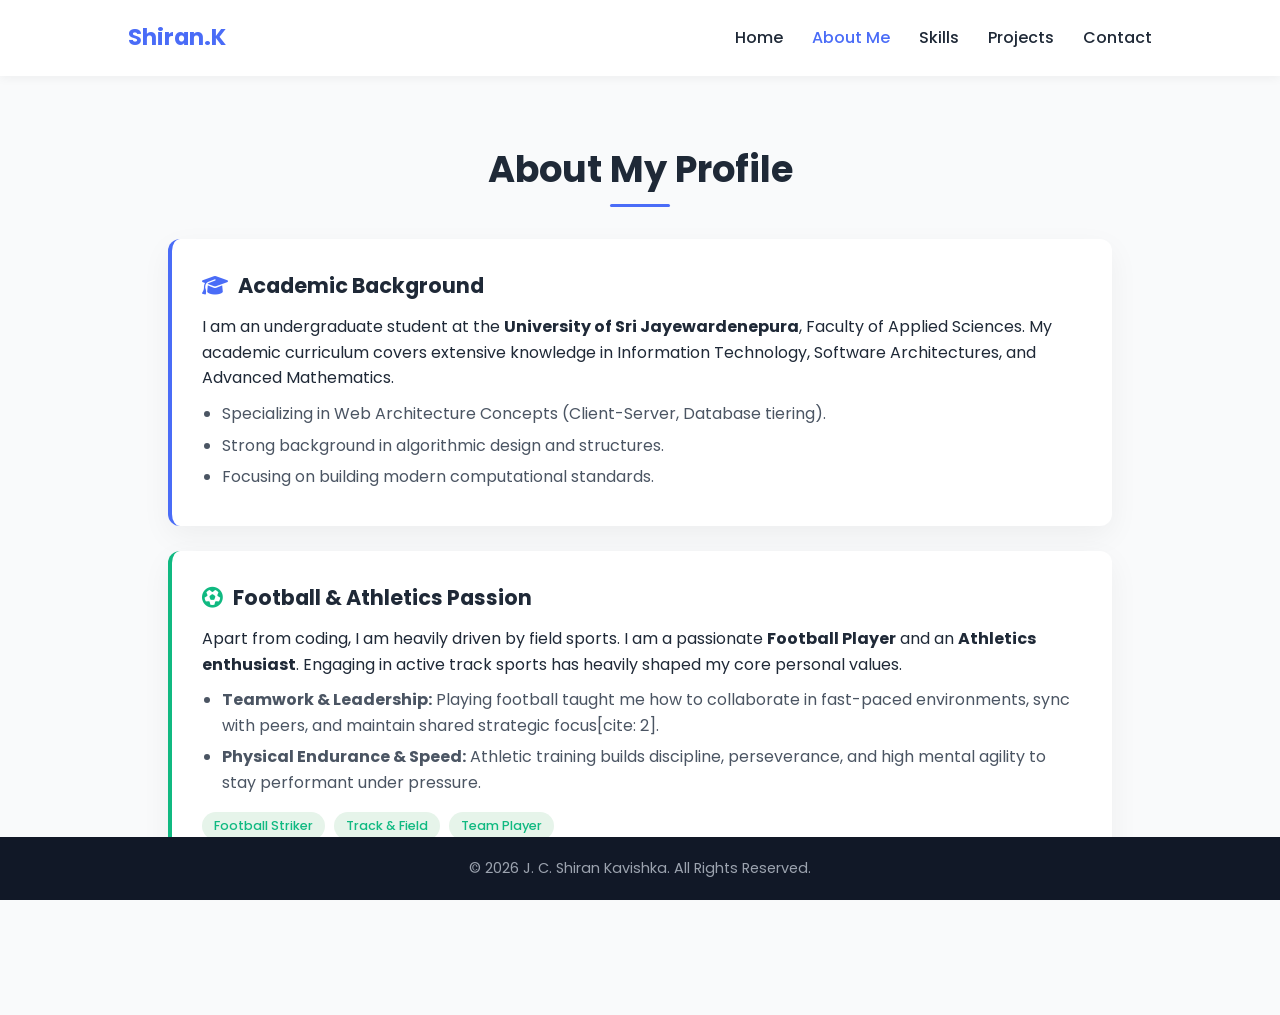
==== about.html @ 47605f3c "feat: enhance sections with detailed university sports and technical profiles" ====
<!DOCTYPE html>
<html lang="en">
<head>
    <meta charset="UTF-8"><title>About Me | Shiran Kavishka</title>
    <link href="https://fonts.googleapis.com/css2?family=Poppins:wght@300;400;500;600;700&display=swap" rel="stylesheet">
    <link rel="stylesheet" href="https://cdnjs.cloudflare.com/ajax/libs/font-awesome/6.4.0/css/all.min.css">
    <link rel="stylesheet" href="style.css">
</head>
<body>
    <header>
        <div class="logo">Shiran.K</div>
        <nav>
            <a href="index.html">Home</a>
            <a href="about.html" class="active">About Me</a>
            <a href="skills.html">Skills</a>
            <a href="projects.html">Projects</a>
            <a href="contact.html">Contact</a>
        </nav>
    </header>
    <section>
        <h2 class="section-title">About My Profile</h2>
        
        <div class="card">
            <h3><i class="fas fa-graduation-cap" style="color: var(--primary-color);"></i> Academic Background</h3>
            <p>I am an undergraduate student at the <strong>University of Sri Jayewardenepura</strong>, Faculty of Applied Sciences. My academic curriculum covers extensive knowledge in Information Technology, Software Architectures, and Advanced Mathematics.</p>
            <ul>
                <li>Specializing in Web Architecture Concepts (Client-Server, Database tiering).</li>
                <li>Strong background in algorithmic design and structures.</li>
                <li>Focusing on building modern computational standards.</li>
            </ul>
        </div>

        <div class="card" style="border-left-color: var(--success-color);">
            <h3><i class="fas fa-futbol" style="color: var(--success-color);"></i> Football & Athletics Passion</h3>
            <p>Apart from coding, I am heavily driven by field sports. I am a passionate <strong>Football Player</strong> and an <strong>Athletics enthusiast</strong>. Engaging in active track sports has heavily shaped my core personal values.</p>
            <ul>
                <li><strong>Teamwork & Leadership:</strong> Playing football taught me how to collaborate in fast-paced environments, sync with peers, and maintain shared strategic focus[cite: 2].</li>
                <li><strong>Physical Endurance & Speed:</strong> Athletic training builds discipline, perseverance, and high mental agility to stay performant under pressure.</li>
            </ul>
            <span class="tag" style="background-color: #e6f4ea; color: var(--success-color);">Football Striker</span>
            <span class="tag" style="background-color: #e6f4ea; color: var(--success-color);">Track & Field</span>
            <span class="tag" style="background-color: #e6f4ea; color: var(--success-color);">Team Player</span>
        </div>
    </section>
    <footer><p>&copy; 2026 J. C. Shiran Kavishka. All Rights Reserved.</p></footer>
</body>
</html>
---- style.css ----
* {
    margin: 0;
    padding: 0;
    box-sizing: border-box;
    font-family: 'Poppins', sans-serif;
}
html { scroll-behavior: smooth; }
:root {
    --primary-color: #4a6cf7;
    --success-color: #10b981;
    --text-dark: #1f2937;
    --text-light: #4b5563;
    --bg-light: #f9fafb;
    --white: #ffffff;
    --shadow: 0 10px 30px rgba(0, 0, 0, 0.05);
}
body { background-color: var(--bg-light); color: var(--text-dark); line-height: 1.6; padding-bottom: 60px; }
header {
    position: fixed; top: 0; left: 0; width: 100%;
    background-color: var(--white); box-shadow: 0 2px 10px rgba(0,0,0,0.05);
    z-index: 1000; padding: 20px 10%; display: flex;
    justify-content: space-between; align-items: center;
}
.logo { font-weight: 700; font-size: 1.4rem; color: var(--primary-color); }
nav a { text-decoration: none; color: var(--text-dark); font-weight: 500; margin-left: 25px; transition: color 0.3s; }
nav a:hover, nav a.active { color: var(--primary-color); }

/* Fade-in Transition Animation */
section { 
    padding: 140px 10% 60px 10%; 
    max-width: 1200px; 
    margin: 0 auto;
    animation: fadeInUp 0.8s ease-out forwards;
}
@keyframes fadeInUp {
    from { opacity: 0; transform: translateY(25px); }
    to { opacity: 1; transform: translateY(0); }
}

.section-title { font-size: 2.3rem; text-align: center; margin-bottom: 40px; position: relative; }
.section-title::after { content: ''; position: absolute; bottom: -8px; left: 50%; transform: translateX(-50%); width: 60px; height: 3px; background-color: var(--primary-color); border-radius: 2px; }

/* Home Hero */
#home { display: flex; align-items: center; justify-content: space-between; gap: 40px; }
.hero-left { flex: 1; }
.hero-left h1 { font-size: 3rem; margin-bottom: 10px; line-height: 1.2; }
.hero-left h2 { font-size: 1.4rem; color: var(--primary-color); font-weight: 500; margin-bottom: 15px; }
.hero-left p { color: var(--text-light); margin-bottom: 25px; font-size: 1.1rem; }
.hero-right { flex: 1; display: flex; justify-content: center; }
.blob-img {
    width: 330px; height: 350px; background-image: url('photo.jpg'); background-size: cover; background-position: center;
    border-radius: 30% 70% 70% 30% / 30% 30% 70% 70%; box-shadow: 0 15px 30px rgba(74, 108, 247, 0.2);
    animation: blob-animate 6s ease-in-out infinite alternate;
}
@keyframes blob-animate {
    0% { border-radius: 30% 70% 70% 30% / 30% 30% 70% 70%; }
    50% { border-radius: 50% 50% 30% 70% / 50% 60% 40% 50%; }
    100% { border-radius: 60% 40% 60% 40% / 40% 30% 70% 60%; }
}
.btn { display: inline-block; background-color: var(--primary-color); color: var(--white); padding: 12px 28px; border-radius: 30px; text-decoration: none; font-weight: 500; box-shadow: 0 5px 15px rgba(74, 108, 247, 0.3); transition: 0.3s; border: none; cursor: pointer; }
.btn:hover { transform: translateY(-3px); background-color: #3554d1; }

/* Details Cards & Layouts */
.card { background: var(--white); padding: 30px; border-radius: 12px; box-shadow: var(--shadow); margin-bottom: 25px; border-left: 4px solid var(--primary-color); }
.card h3 { font-size: 1.3rem; margin-bottom: 12px; display: flex; align-items: center; gap: 10px; }
.card ul { margin-left: 20px; margin-top: 10px; color: var(--text-light); }
.card ul li { margin-bottom: 6px; }

.skills-grid, .projects-grid { display: grid; grid-template-columns: repeat(auto-fit, minmax(300px, 1fr)); gap: 25px; }
.skill-item { background: var(--white); padding: 30px; border-radius: 12px; box-shadow: var(--shadow); transition: 0.3s; border-top: 3px solid var(--primary-color); }
.skill-item:hover { transform: translateY(-5px); }
.skill-item i { font-size: 2.5rem; color: var(--primary-color); margin-bottom: 15px; }
.skill-item h3 { margin-bottom: 10px; }

.tag { background-color: #eef2ff; color: var(--primary-color); padding: 4px 12px; border-radius: 20px; font-size: 0.8rem; margin-right: 5px; font-weight: 500; display: inline-block; margin-top: 10px; }

/* Contact page */
.contact-container { display: flex; gap: 50px; }
.contact-info { flex: 1; }
.contact-form-wrapper { flex: 1; }
.contact-item { margin-bottom: 20px; font-size: 1.1rem; display: flex; align-items: center; gap: 15px; }
.contact-item i { color: var(--primary-color); font-size: 1.3rem; }
input, textarea { width: 100%; padding: 14px; margin-bottom: 15px; border: 1px solid #e5e7eb; border-radius: 8px; outline: none; font-size: 1rem; }
input:focus, textarea:focus { border-color: var(--primary-color); }

footer { background-color: #111827; color: #9ca3af; text-align: center; padding: 20px; font-size: 0.9rem; position: fixed; bottom: 0; width: 100%; left: 0; z-index: 999; }
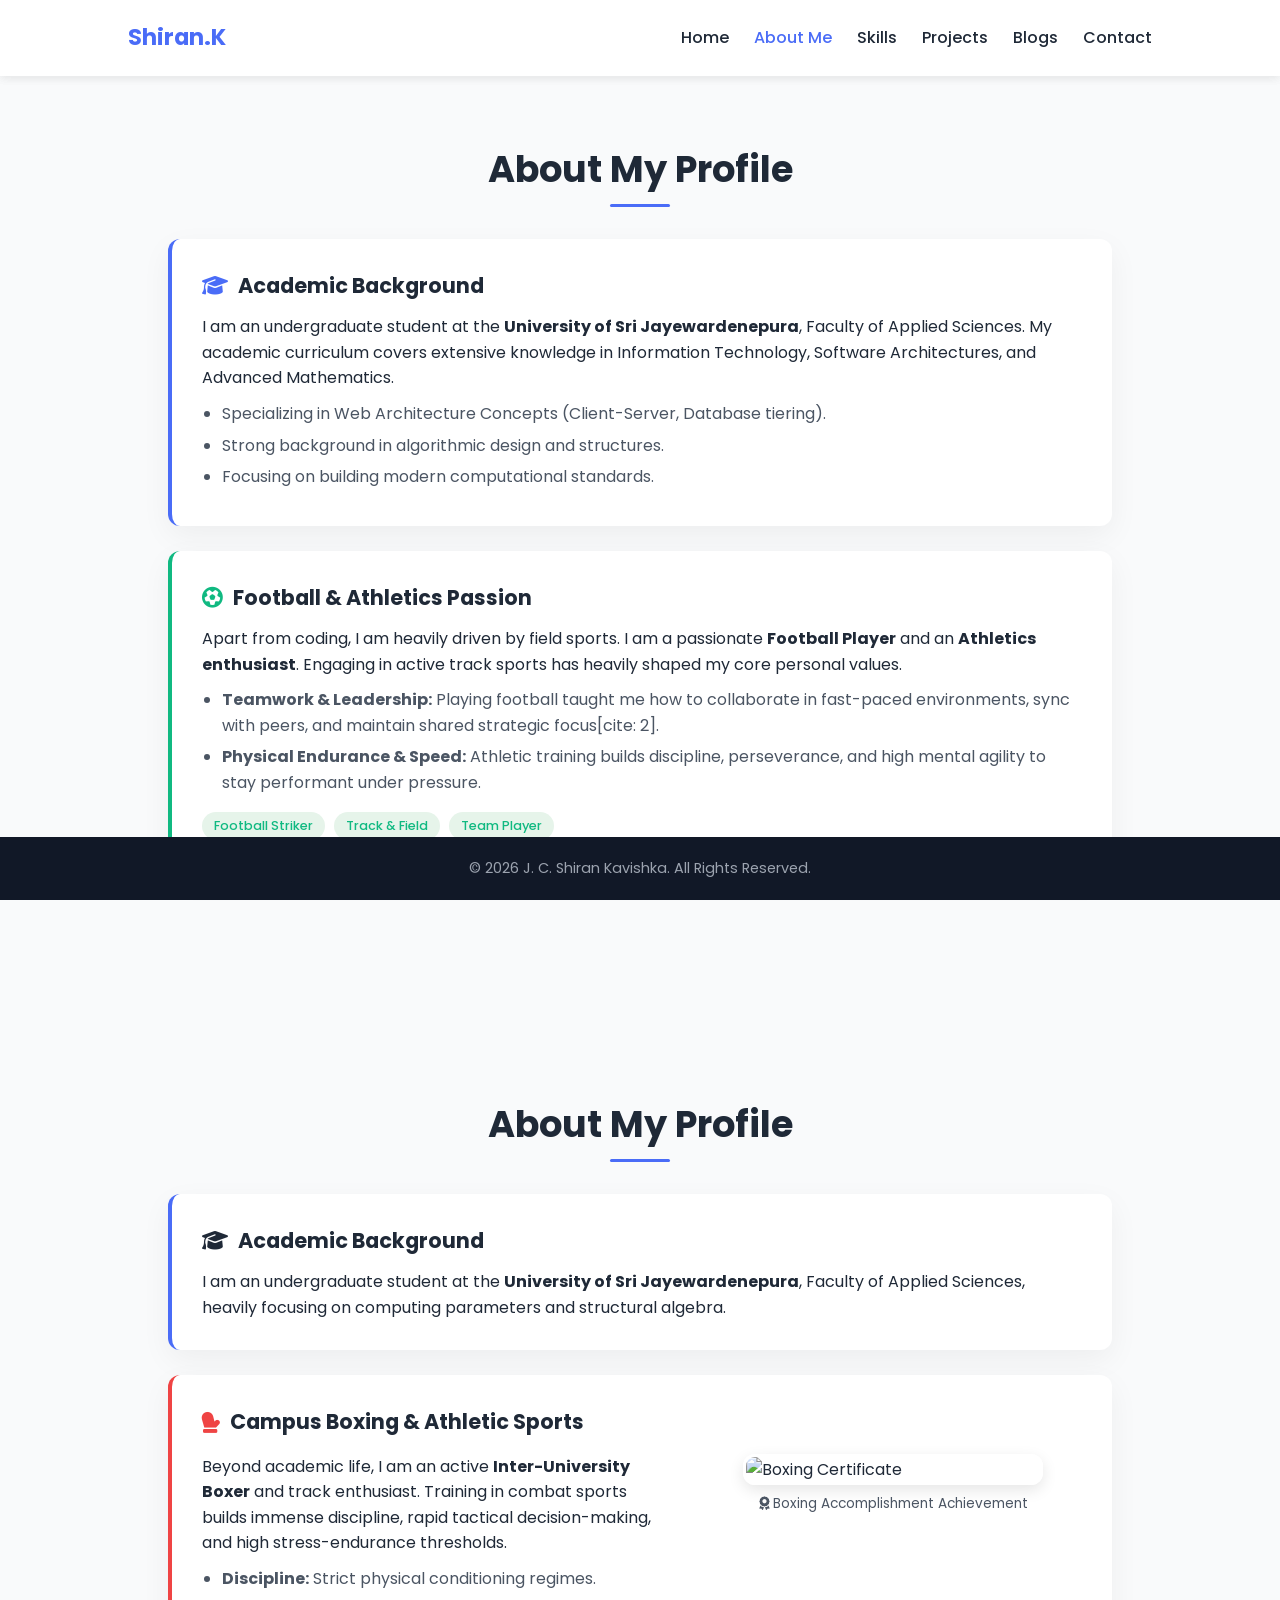
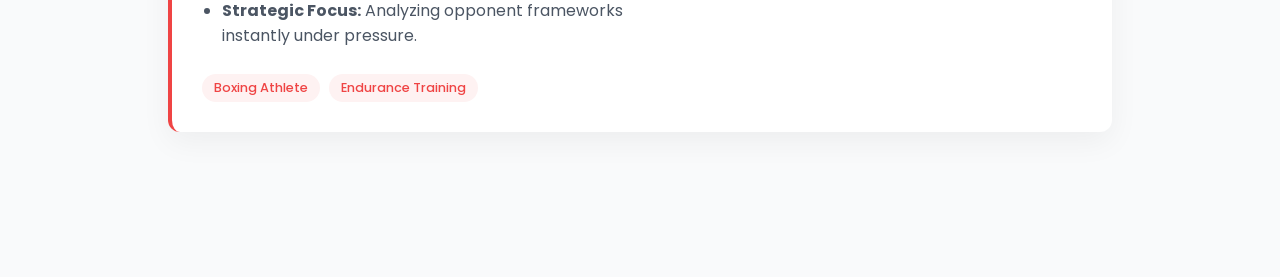
==== commit 58885f7e: "feat: integrate boxing credential architectures, cv download maps and dynamic blogs segment" ====
--- a/about.html
+++ b/about.html
@@ -44,4 +44,51 @@
     </section>
     <footer><p>&copy; 2026 J. C. Shiran Kavishka. All Rights Reserved.</p></footer>
 </body>
+</html>
+<!DOCTYPE html>
+<html lang="en">
+<head>
+    <meta charset="UTF-8"><title>About Me | Shiran Kavishka</title>
+    <link href="https://fonts.googleapis.com/css2?family=Poppins:wght@300;400;500;600;700&display=swap" rel="stylesheet">
+    <link rel="stylesheet" href="https://cdnjs.cloudflare.com/ajax/libs/font-awesome/6.4.0/css/all.min.css">
+    <link rel="stylesheet" href="style.css">
+</head>
+<body>
+    <header>
+        <div class="logo">Shiran.K</div>
+        <nav><a href="index.html">Home</a><a href="about.html" class="active">About Me</a><a href="skills.html">Skills</a><a href="projects.html">Projects</a><a href="blogs.html">Blogs</a><a href="contact.html">Contact</a></nav>
+    </header>
+    <section>
+        <h2 class="section-title">About My <span>Profile</span></h2>
+        
+        <div class="card">
+            <h3><i class="fas fa-graduation-cap" style="color: var(--primary-blue);"></i> Academic Background</h3>
+            <p>I am an undergraduate student at the <strong>University of Sri Jayewardenepura</strong>, Faculty of Applied Sciences, heavily focusing on computing parameters and structural algebra.</p>
+        </div>
+
+        <!-- Boxing & Sports Section with Certificate Grid -->
+        <div class="card" style="border-left-color: #ef4444;">
+            <h3><i class="fas fa-mitten" style="color: #ef4444;"></i> Campus Boxing & Athletic Sports</h3>
+            <div style="display: flex; gap: 30px; flex-wrap: wrap; margin-top: 15px;">
+                <div style="flex: 1; min-width: 280px;">
+                    <p>Beyond academic life, I am an active <strong>Inter-University Boxer</strong> and track enthusiast. Training in combat sports builds immense discipline, rapid tactical decision-making, and high stress-endurance thresholds.</p>
+                    <ul style="margin-top: 10px;">
+                        <li><strong>Discipline:</strong> Strict physical conditioning regimes.</li>
+                        <li><strong>Strategic Focus:</strong> Analyzing opponent frameworks instantly under pressure.</li>
+                    </ul>
+                    <div style="margin-top:15px;">
+                        <span class="tag" style="background-color: #fef2f2; color: #ef4444; border-color: #fee2e2;">Boxing Athlete</span>
+                        <span class="tag" style="background-color: #fef2f2; color: #ef4444; border-color: #fee2e2;">Endurance Training</span>
+                    </div>
+                </div>
+                <!-- Certificate Photo Container -->
+                <div style="flex: 0.8; min-width: 250px; display: flex; flex-direction: column; align-items: center;">
+                    <img src="boxing-cert.jpg" alt="Boxing Certificate" style="width: 100%; max-width: 300px; border-radius: 12px; box-shadow: 0 5px 15px rgba(0,0,0,0.1); border: 3px solid #ffffff;">
+                    <span style="font-size: 0.85rem; color: var(--text-light); margin-top: 8px;"><i class="fas fa-award"></i> Boxing Accomplishment Achievement</span>
+                </div>
+            </div>
+        </div>
+    </section>
+    <footer><p>&copy; 2026 J. C. Shiran Kavishka. All Rights Reserved.</p></footer>
+</body>
 </html>
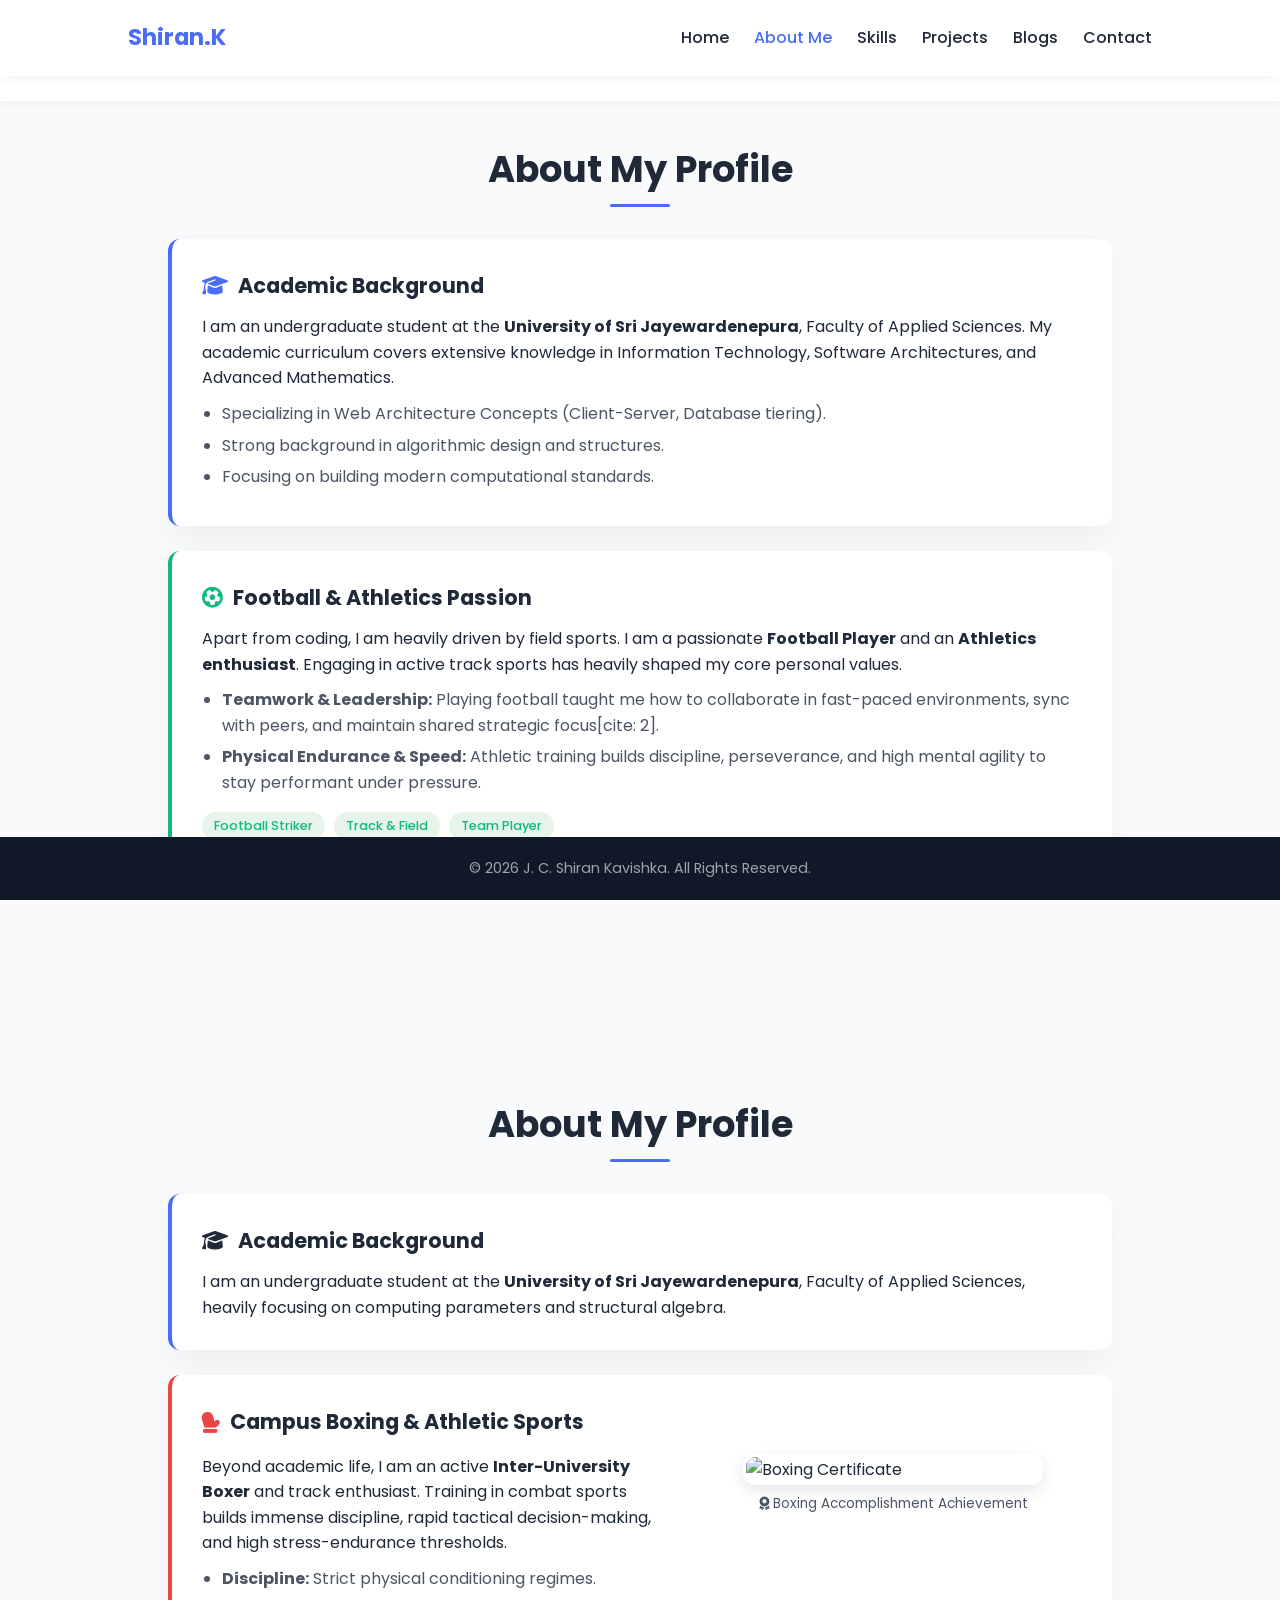
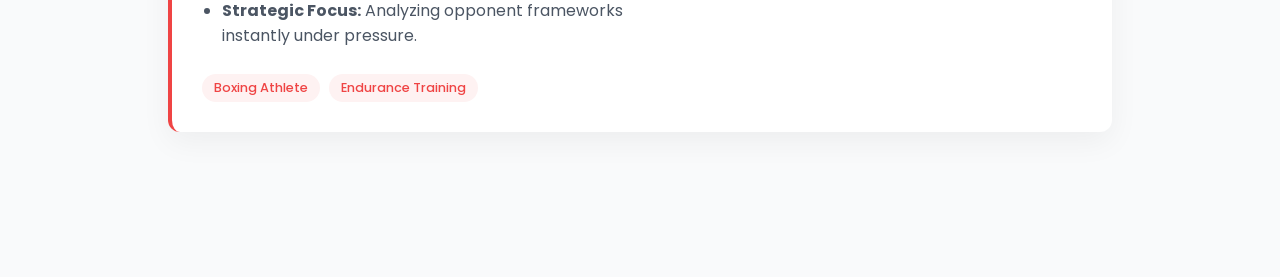
==== commit 364732d4: "feat: add localstorage-backed dark and light mode toggle switch" ====
--- a/about.html
+++ b/about.html
@@ -15,6 +15,9 @@
             <a href="skills.html">Skills</a>
             <a href="projects.html">Projects</a>
             <a href="contact.html">Contact</a>
+            <button id="themeToggle" class="theme-toggle">
+                <i class="fas fa-moon" id="themeIcon"></i>
+            </button>
         </nav>
     </header>
     <section>
--- a/style.css
+++ b/style.css
@@ -83,4 +83,106 @@
 input, textarea { width: 100%; padding: 14px; margin-bottom: 15px; border: 1px solid #e5e7eb; border-radius: 8px; outline: none; font-size: 1rem; }
 input:focus, textarea:focus { border-color: var(--primary-color); }
 
-footer { background-color: #111827; color: #9ca3af; text-align: center; padding: 20px; font-size: 0.9rem; position: fixed; bottom: 0; width: 100%; left: 0; z-index: 999; }+footer { background-color: #111827; color: #9ca3af; text-align: center; padding: 20px; font-size: 0.9rem; position: fixed; bottom: 0; width: 100%; left: 0; z-index: 999; }
+/* --- PREMIUM BLOG CARDS SYSTEM (Ref: image_6693d6.jpg) --- */
+.blog-grid {
+    display: grid;
+    grid-template-columns: repeat(auto-fit, minmax(320px, 1fr));
+    gap: 30px;
+    margin-top: 20px;
+}
+.blog-card {
+    background: var(--card-white);
+    border-radius: 16px;
+    overflow: hidden;
+    box-shadow: var(--shadow);
+    display: flex;
+    flex-direction: column;
+    transition: transform 0.3s ease, box-shadow 0.3s ease;
+    border: 1px solid rgba(37, 99, 235, 0.05);
+}
+.blog-card:hover {
+    transform: translateY(-8px);
+    box-shadow: 0 15px 35px rgba(37, 99, 235, 0.15);
+}
+.blog-img-header {
+    width: 100%;
+    height: 200px;
+    background-size: cover;
+    background-position: center;
+    background-color: #cbd5e1; /* ෆොටෝ එක ලෝඩ් වෙනකන් පේන කලර් එක */
+}
+.blog-content {
+    padding: 25px;
+    display: flex;
+    flex-direction: column;
+    flex-grow: 1;
+}
+.blog-meta {
+    display: flex;
+    gap: 15px;
+    font-size: 0.85rem;
+    color: var(--text-light);
+    margin-bottom: 12px;
+}
+.blog-meta i {
+    color: var(--primary-blue);
+    margin-right: 4px;
+}
+.blog-card-title {
+    font-size: 1.25rem;
+    font-weight: 600;
+    line-height: 1.4;
+    color: var(--text-dark);
+    margin-bottom: 12px;
+}
+.blog-card-text {
+    color: var(--text-light);
+    font-size: 0.92rem;
+    line-height: 1.6;
+    margin-bottom: 20px;
+    flex-grow: 1;
+}
+.blog-read-more {
+    text-decoration: none;
+    color: var(--primary-blue);
+    font-weight: 600;
+    font-size: 0.95rem;
+    display: flex;
+    align-items: center;
+    gap: 8px;
+    transition: gap 0.2s;
+}
+.blog-read-more:hover {
+    gap: 12px;
+    text-decoration: underline;
+}
+/* --- DARK MODE STYLES (Ref: image_6693d6.jpg) --- */
+body.dark-mode {
+    --light-blue-bg: #0f172a; /* Dark Blue/Black Background */
+    --card-white: #1e293b;    /* Dark Card Color */
+    --text-dark: #f8fafc;     /* White Text */
+    --text-light: #94a3b8;    /* Muted Text */
+    --shadow: 0 10px 25px rgba(0, 0, 0, 0.2);
+}
+
+/* Light/Dark Toggle Button Styling */
+.theme-toggle {
+    background: none;
+    border: none;
+    font-size: 1.2rem;
+    cursor: pointer;
+    padding: 8px 12px;
+    border-radius: 50%;
+    color: var(--text-light);
+    transition: 0.3s;
+    display: flex;
+    align-items: center;
+    justify-content: center;
+}
+body.dark-mode .theme-toggle {
+    color: #f59e0b; /* Dark mode එකේදී හඳ/තරු කහ පාට වෙන්න */
+}
+.theme-toggle:hover {
+    background-color: rgba(37, 99, 235, 0.1);
+}
--- a/style.css
+++ b/style.css
@@ -83,4 +83,106 @@
 input, textarea { width: 100%; padding: 14px; margin-bottom: 15px; border: 1px solid #e5e7eb; border-radius: 8px; outline: none; font-size: 1rem; }
 input:focus, textarea:focus { border-color: var(--primary-color); }
 
-footer { background-color: #111827; color: #9ca3af; text-align: center; padding: 20px; font-size: 0.9rem; position: fixed; bottom: 0; width: 100%; left: 0; z-index: 999; }+footer { background-color: #111827; color: #9ca3af; text-align: center; padding: 20px; font-size: 0.9rem; position: fixed; bottom: 0; width: 100%; left: 0; z-index: 999; }
+/* --- PREMIUM BLOG CARDS SYSTEM (Ref: image_6693d6.jpg) --- */
+.blog-grid {
+    display: grid;
+    grid-template-columns: repeat(auto-fit, minmax(320px, 1fr));
+    gap: 30px;
+    margin-top: 20px;
+}
+.blog-card {
+    background: var(--card-white);
+    border-radius: 16px;
+    overflow: hidden;
+    box-shadow: var(--shadow);
+    display: flex;
+    flex-direction: column;
+    transition: transform 0.3s ease, box-shadow 0.3s ease;
+    border: 1px solid rgba(37, 99, 235, 0.05);
+}
+.blog-card:hover {
+    transform: translateY(-8px);
+    box-shadow: 0 15px 35px rgba(37, 99, 235, 0.15);
+}
+.blog-img-header {
+    width: 100%;
+    height: 200px;
+    background-size: cover;
+    background-position: center;
+    background-color: #cbd5e1; /* ෆොටෝ එක ලෝඩ් වෙනකන් පේන කලර් එක */
+}
+.blog-content {
+    padding: 25px;
+    display: flex;
+    flex-direction: column;
+    flex-grow: 1;
+}
+.blog-meta {
+    display: flex;
+    gap: 15px;
+    font-size: 0.85rem;
+    color: var(--text-light);
+    margin-bottom: 12px;
+}
+.blog-meta i {
+    color: var(--primary-blue);
+    margin-right: 4px;
+}
+.blog-card-title {
+    font-size: 1.25rem;
+    font-weight: 600;
+    line-height: 1.4;
+    color: var(--text-dark);
+    margin-bottom: 12px;
+}
+.blog-card-text {
+    color: var(--text-light);
+    font-size: 0.92rem;
+    line-height: 1.6;
+    margin-bottom: 20px;
+    flex-grow: 1;
+}
+.blog-read-more {
+    text-decoration: none;
+    color: var(--primary-blue);
+    font-weight: 600;
+    font-size: 0.95rem;
+    display: flex;
+    align-items: center;
+    gap: 8px;
+    transition: gap 0.2s;
+}
+.blog-read-more:hover {
+    gap: 12px;
+    text-decoration: underline;
+}
+/* --- DARK MODE STYLES (Ref: image_6693d6.jpg) --- */
+body.dark-mode {
+    --light-blue-bg: #0f172a; /* Dark Blue/Black Background */
+    --card-white: #1e293b;    /* Dark Card Color */
+    --text-dark: #f8fafc;     /* White Text */
+    --text-light: #94a3b8;    /* Muted Text */
+    --shadow: 0 10px 25px rgba(0, 0, 0, 0.2);
+}
+
+/* Light/Dark Toggle Button Styling */
+.theme-toggle {
+    background: none;
+    border: none;
+    font-size: 1.2rem;
+    cursor: pointer;
+    padding: 8px 12px;
+    border-radius: 50%;
+    color: var(--text-light);
+    transition: 0.3s;
+    display: flex;
+    align-items: center;
+    justify-content: center;
+}
+body.dark-mode .theme-toggle {
+    color: #f59e0b; /* Dark mode එකේදී හඳ/තරු කහ පාට වෙන්න */
+}
+.theme-toggle:hover {
+    background-color: rgba(37, 99, 235, 0.1);
+}
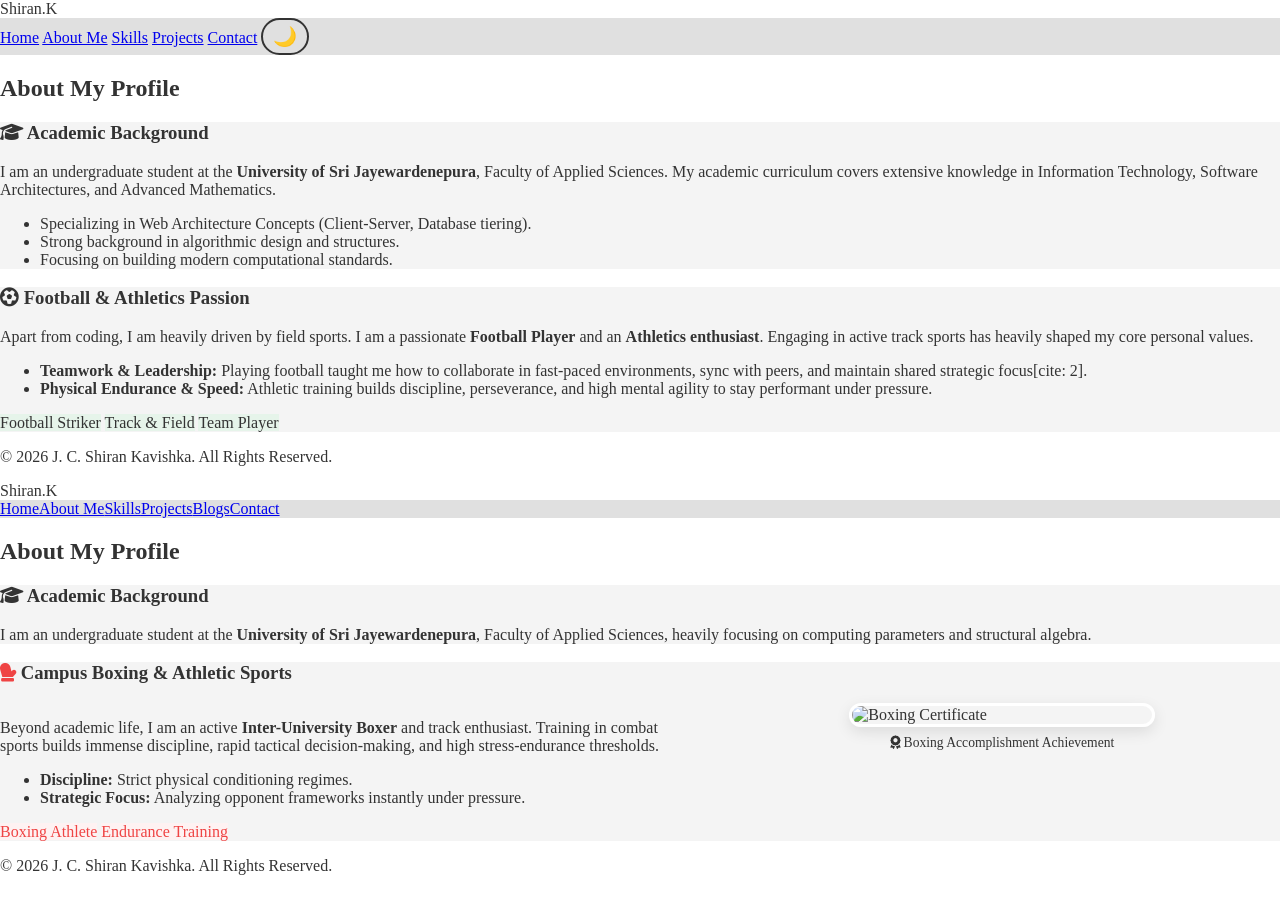
==== commit 576ce0cc: "feat: design beautiful blog cards and add campus boxing content" ====
--- a/about.html
+++ b/about.html
@@ -15,9 +15,7 @@
             <a href="skills.html">Skills</a>
             <a href="projects.html">Projects</a>
             <a href="contact.html">Contact</a>
-            <button id="themeToggle" class="theme-toggle">
-                <i class="fas fa-moon" id="themeIcon"></i>
-            </button>
+            <button id="theme-toggle" aria-label="Toggle Theme">🌙</button>
         </nav>
     </header>
     <section>
--- a/style.css
+++ b/style.css
@@ -1,188 +1,46 @@
-* {
+/* 1. සාමාන්‍ය Light Mode එක (Default) */
+:root {
+    --bg-color: #ffffff;
+    --text-color: #333333;
+    --card-bg: #f4f4f4;
+    --nav-bg: #e0e0e0;
+}
+
+/* 2. Dark Mode එක (HTML එකට data-theme="dark" ආවම විතරක් වැඩ කරනවා) */
+[data-theme="dark"] {
+    --bg-color: #121212;
+    --text-color: #ffffff;
+    --card-bg: #1e1e1e;
+    --nav-bg: #2d2d2d;
+}
+
+/* Global Styles - මුළු පිටුවටම පොදුවේ */
+body {
+    background-color: var(--bg-color);
+    color: var(--text-color);
+    transition: background-color 0.3s ease, color 0.3s ease;
     margin: 0;
     padding: 0;
-    box-sizing: border-box;
-    font-family: 'Poppins', sans-serif;
-}
-html { scroll-behavior: smooth; }
-:root {
-    --primary-color: #4a6cf7;
-    --success-color: #10b981;
-    --text-dark: #1f2937;
-    --text-light: #4b5563;
-    --bg-light: #f9fafb;
-    --white: #ffffff;
-    --shadow: 0 10px 30px rgba(0, 0, 0, 0.05);
-}
-body { background-color: var(--bg-light); color: var(--text-dark); line-height: 1.6; padding-bottom: 60px; }
-header {
-    position: fixed; top: 0; left: 0; width: 100%;
-    background-color: var(--white); box-shadow: 0 2px 10px rgba(0,0,0,0.05);
-    z-index: 1000; padding: 20px 10%; display: flex;
-    justify-content: space-between; align-items: center;
-}
-.logo { font-weight: 700; font-size: 1.4rem; color: var(--primary-color); }
-nav a { text-decoration: none; color: var(--text-dark); font-weight: 500; margin-left: 25px; transition: color 0.3s; }
-nav a:hover, nav a.active { color: var(--primary-color); }
-
-/* Fade-in Transition Animation */
-section { 
-    padding: 140px 10% 60px 10%; 
-    max-width: 1200px; 
-    margin: 0 auto;
-    animation: fadeInUp 0.8s ease-out forwards;
-}
-@keyframes fadeInUp {
-    from { opacity: 0; transform: translateY(25px); }
-    to { opacity: 1; transform: translateY(0); }
 }
 
-.section-title { font-size: 2.3rem; text-align: center; margin-bottom: 40px; position: relative; }
-.section-title::after { content: ''; position: absolute; bottom: -8px; left: 50%; transform: translateX(-50%); width: 60px; height: 3px; background-color: var(--primary-color); border-radius: 2px; }
-
-/* Home Hero */
-#home { display: flex; align-items: center; justify-content: space-between; gap: 40px; }
-.hero-left { flex: 1; }
-.hero-left h1 { font-size: 3rem; margin-bottom: 10px; line-height: 1.2; }
-.hero-left h2 { font-size: 1.4rem; color: var(--primary-color); font-weight: 500; margin-bottom: 15px; }
-.hero-left p { color: var(--text-light); margin-bottom: 25px; font-size: 1.1rem; }
-.hero-right { flex: 1; display: flex; justify-content: center; }
-.blob-img {
-    width: 330px; height: 350px; background-image: url('photo.jpg'); background-size: cover; background-position: center;
-    border-radius: 30% 70% 70% 30% / 30% 30% 70% 70%; box-shadow: 0 15px 30px rgba(74, 108, 247, 0.2);
-    animation: blob-animate 6s ease-in-out infinite alternate;
-}
-@keyframes blob-animate {
-    0% { border-radius: 30% 70% 70% 30% / 30% 30% 70% 70%; }
-    50% { border-radius: 50% 50% 30% 70% / 50% 60% 40% 50%; }
-    100% { border-radius: 60% 40% 60% 40% / 40% 30% 70% 60%; }
-}
-.btn { display: inline-block; background-color: var(--primary-color); color: var(--white); padding: 12px 28px; border-radius: 30px; text-decoration: none; font-weight: 500; box-shadow: 0 5px 15px rgba(74, 108, 247, 0.3); transition: 0.3s; border: none; cursor: pointer; }
-.btn:hover { transform: translateY(-3px); background-color: #3554d1; }
-
-/* Details Cards & Layouts */
-.card { background: var(--white); padding: 30px; border-radius: 12px; box-shadow: var(--shadow); margin-bottom: 25px; border-left: 4px solid var(--primary-color); }
-.card h3 { font-size: 1.3rem; margin-bottom: 12px; display: flex; align-items: center; gap: 10px; }
-.card ul { margin-left: 20px; margin-top: 10px; color: var(--text-light); }
-.card ul li { margin-bottom: 6px; }
-
-.skills-grid, .projects-grid { display: grid; grid-template-columns: repeat(auto-fit, minmax(300px, 1fr)); gap: 25px; }
-.skill-item { background: var(--white); padding: 30px; border-radius: 12px; box-shadow: var(--shadow); transition: 0.3s; border-top: 3px solid var(--primary-color); }
-.skill-item:hover { transform: translateY(-5px); }
-.skill-item i { font-size: 2.5rem; color: var(--primary-color); margin-bottom: 15px; }
-.skill-item h3 { margin-bottom: 10px; }
-
-.tag { background-color: #eef2ff; color: var(--primary-color); padding: 4px 12px; border-radius: 20px; font-size: 0.8rem; margin-right: 5px; font-weight: 500; display: inline-block; margin-top: 10px; }
-
-/* Contact page */
-.contact-container { display: flex; gap: 50px; }
-.contact-info { flex: 1; }
-.contact-form-wrapper { flex: 1; }
-.contact-item { margin-bottom: 20px; font-size: 1.1rem; display: flex; align-items: center; gap: 15px; }
-.contact-item i { color: var(--primary-color); font-size: 1.3rem; }
-input, textarea { width: 100%; padding: 14px; margin-bottom: 15px; border: 1px solid #e5e7eb; border-radius: 8px; outline: none; font-size: 1rem; }
-input:focus, textarea:focus { border-color: var(--primary-color); }
-
-footer { background-color: #111827; color: #9ca3af; text-align: center; padding: 20px; font-size: 0.9rem; position: fixed; bottom: 0; width: 100%; left: 0; z-index: 999; }
-/* --- PREMIUM BLOG CARDS SYSTEM (Ref: image_6693d6.jpg) --- */
-.blog-grid {
-    display: grid;
-    grid-template-columns: repeat(auto-fit, minmax(320px, 1fr));
-    gap: 30px;
-    margin-top: 20px;
-}
-.blog-card {
-    background: var(--card-white);
-    border-radius: 16px;
-    overflow: hidden;
-    box-shadow: var(--shadow);
-    display: flex;
-    flex-direction: column;
-    transition: transform 0.3s ease, box-shadow 0.3s ease;
-    border: 1px solid rgba(37, 99, 235, 0.05);
-}
-.blog-card:hover {
-    transform: translateY(-8px);
-    box-shadow: 0 15px 35px rgba(37, 99, 235, 0.15);
-}
-.blog-img-header {
-    width: 100%;
-    height: 200px;
-    background-size: cover;
-    background-position: center;
-    background-color: #cbd5e1; /* ෆොටෝ එක ලෝඩ් වෙනකන් පේන කලර් එක */
-}
-.blog-content {
-    padding: 25px;
-    display: flex;
-    flex-direction: column;
-    flex-grow: 1;
-}
-.blog-meta {
-    display: flex;
-    gap: 15px;
-    font-size: 0.85rem;
-    color: var(--text-light);
-    margin-bottom: 12px;
-}
-.blog-meta i {
-    color: var(--primary-blue);
-    margin-right: 4px;
-}
-.blog-card-title {
-    font-size: 1.25rem;
-    font-weight: 600;
-    line-height: 1.4;
-    color: var(--text-dark);
-    margin-bottom: 12px;
-}
-.blog-card-text {
-    color: var(--text-light);
-    font-size: 0.92rem;
-    line-height: 1.6;
-    margin-bottom: 20px;
-    flex-grow: 1;
-}
-.blog-read-more {
-    text-decoration: none;
-    color: var(--primary-blue);
-    font-weight: 600;
-    font-size: 0.95rem;
-    display: flex;
-    align-items: center;
-    gap: 8px;
-    transition: gap 0.2s;
-}
-.blog-read-more:hover {
-    gap: 12px;
-    text-decoration: underline;
-}
-/* --- DARK MODE STYLES (Ref: image_6693d6.jpg) --- */
-body.dark-mode {
-    --light-blue-bg: #0f172a; /* Dark Blue/Black Background */
-    --card-white: #1e293b;    /* Dark Card Color */
-    --text-dark: #f8fafc;     /* White Text */
-    --text-light: #94a3b8;    /* Muted Text */
-    --shadow: 0 10px 25px rgba(0, 0, 0, 0.2);
+/* ඔයාගේ Navbar එකට මේ variables දෙන්න */
+nav {
+    background-color: var(--nav-bg);
 }
 
-/* Light/Dark Toggle Button Styling */
-.theme-toggle {
-    background: none;
-    border: none;
+/* ඔයාගේ Projects හෝ වෙනත් Cards තියෙනවා නම් ඒවට මේක දෙන්න */
+.card, .project-box {
+    background-color: var(--card-bg);
+    color: var(--text-color);
+}
+
+/* Theme Toggle Button එක ලස්සන කරගන්න */
+#theme-toggle {
+    background: transparent;
+    border: 2px solid var(--text-color);
+    cursor: pointer;
     font-size: 1.2rem;
-    cursor: pointer;
-    padding: 8px 12px;
-    border-radius: 50%;
-    color: var(--text-light);
+    padding: 5px 10px;
+    border-radius: 20px;
     transition: 0.3s;
-    display: flex;
-    align-items: center;
-    justify-content: center;
-}
-body.dark-mode .theme-toggle {
-    color: #f59e0b; /* Dark mode එකේදී හඳ/තරු කහ පාට වෙන්න */
-}
-.theme-toggle:hover {
-    background-color: rgba(37, 99, 235, 0.1);
 }
--- a/style.css
+++ b/style.css
@@ -1,188 +1,46 @@
-* {
+/* 1. සාමාන්‍ය Light Mode එක (Default) */
+:root {
+    --bg-color: #ffffff;
+    --text-color: #333333;
+    --card-bg: #f4f4f4;
+    --nav-bg: #e0e0e0;
+}
+
+/* 2. Dark Mode එක (HTML එකට data-theme="dark" ආවම විතරක් වැඩ කරනවා) */
+[data-theme="dark"] {
+    --bg-color: #121212;
+    --text-color: #ffffff;
+    --card-bg: #1e1e1e;
+    --nav-bg: #2d2d2d;
+}
+
+/* Global Styles - මුළු පිටුවටම පොදුවේ */
+body {
+    background-color: var(--bg-color);
+    color: var(--text-color);
+    transition: background-color 0.3s ease, color 0.3s ease;
     margin: 0;
     padding: 0;
-    box-sizing: border-box;
-    font-family: 'Poppins', sans-serif;
-}
-html { scroll-behavior: smooth; }
-:root {
-    --primary-color: #4a6cf7;
-    --success-color: #10b981;
-    --text-dark: #1f2937;
-    --text-light: #4b5563;
-    --bg-light: #f9fafb;
-    --white: #ffffff;
-    --shadow: 0 10px 30px rgba(0, 0, 0, 0.05);
-}
-body { background-color: var(--bg-light); color: var(--text-dark); line-height: 1.6; padding-bottom: 60px; }
-header {
-    position: fixed; top: 0; left: 0; width: 100%;
-    background-color: var(--white); box-shadow: 0 2px 10px rgba(0,0,0,0.05);
-    z-index: 1000; padding: 20px 10%; display: flex;
-    justify-content: space-between; align-items: center;
-}
-.logo { font-weight: 700; font-size: 1.4rem; color: var(--primary-color); }
-nav a { text-decoration: none; color: var(--text-dark); font-weight: 500; margin-left: 25px; transition: color 0.3s; }
-nav a:hover, nav a.active { color: var(--primary-color); }
-
-/* Fade-in Transition Animation */
-section { 
-    padding: 140px 10% 60px 10%; 
-    max-width: 1200px; 
-    margin: 0 auto;
-    animation: fadeInUp 0.8s ease-out forwards;
-}
-@keyframes fadeInUp {
-    from { opacity: 0; transform: translateY(25px); }
-    to { opacity: 1; transform: translateY(0); }
 }
 
-.section-title { font-size: 2.3rem; text-align: center; margin-bottom: 40px; position: relative; }
-.section-title::after { content: ''; position: absolute; bottom: -8px; left: 50%; transform: translateX(-50%); width: 60px; height: 3px; background-color: var(--primary-color); border-radius: 2px; }
-
-/* Home Hero */
-#home { display: flex; align-items: center; justify-content: space-between; gap: 40px; }
-.hero-left { flex: 1; }
-.hero-left h1 { font-size: 3rem; margin-bottom: 10px; line-height: 1.2; }
-.hero-left h2 { font-size: 1.4rem; color: var(--primary-color); font-weight: 500; margin-bottom: 15px; }
-.hero-left p { color: var(--text-light); margin-bottom: 25px; font-size: 1.1rem; }
-.hero-right { flex: 1; display: flex; justify-content: center; }
-.blob-img {
-    width: 330px; height: 350px; background-image: url('photo.jpg'); background-size: cover; background-position: center;
-    border-radius: 30% 70% 70% 30% / 30% 30% 70% 70%; box-shadow: 0 15px 30px rgba(74, 108, 247, 0.2);
-    animation: blob-animate 6s ease-in-out infinite alternate;
-}
-@keyframes blob-animate {
-    0% { border-radius: 30% 70% 70% 30% / 30% 30% 70% 70%; }
-    50% { border-radius: 50% 50% 30% 70% / 50% 60% 40% 50%; }
-    100% { border-radius: 60% 40% 60% 40% / 40% 30% 70% 60%; }
-}
-.btn { display: inline-block; background-color: var(--primary-color); color: var(--white); padding: 12px 28px; border-radius: 30px; text-decoration: none; font-weight: 500; box-shadow: 0 5px 15px rgba(74, 108, 247, 0.3); transition: 0.3s; border: none; cursor: pointer; }
-.btn:hover { transform: translateY(-3px); background-color: #3554d1; }
-
-/* Details Cards & Layouts */
-.card { background: var(--white); padding: 30px; border-radius: 12px; box-shadow: var(--shadow); margin-bottom: 25px; border-left: 4px solid var(--primary-color); }
-.card h3 { font-size: 1.3rem; margin-bottom: 12px; display: flex; align-items: center; gap: 10px; }
-.card ul { margin-left: 20px; margin-top: 10px; color: var(--text-light); }
-.card ul li { margin-bottom: 6px; }
-
-.skills-grid, .projects-grid { display: grid; grid-template-columns: repeat(auto-fit, minmax(300px, 1fr)); gap: 25px; }
-.skill-item { background: var(--white); padding: 30px; border-radius: 12px; box-shadow: var(--shadow); transition: 0.3s; border-top: 3px solid var(--primary-color); }
-.skill-item:hover { transform: translateY(-5px); }
-.skill-item i { font-size: 2.5rem; color: var(--primary-color); margin-bottom: 15px; }
-.skill-item h3 { margin-bottom: 10px; }
-
-.tag { background-color: #eef2ff; color: var(--primary-color); padding: 4px 12px; border-radius: 20px; font-size: 0.8rem; margin-right: 5px; font-weight: 500; display: inline-block; margin-top: 10px; }
-
-/* Contact page */
-.contact-container { display: flex; gap: 50px; }
-.contact-info { flex: 1; }
-.contact-form-wrapper { flex: 1; }
-.contact-item { margin-bottom: 20px; font-size: 1.1rem; display: flex; align-items: center; gap: 15px; }
-.contact-item i { color: var(--primary-color); font-size: 1.3rem; }
-input, textarea { width: 100%; padding: 14px; margin-bottom: 15px; border: 1px solid #e5e7eb; border-radius: 8px; outline: none; font-size: 1rem; }
-input:focus, textarea:focus { border-color: var(--primary-color); }
-
-footer { background-color: #111827; color: #9ca3af; text-align: center; padding: 20px; font-size: 0.9rem; position: fixed; bottom: 0; width: 100%; left: 0; z-index: 999; }
-/* --- PREMIUM BLOG CARDS SYSTEM (Ref: image_6693d6.jpg) --- */
-.blog-grid {
-    display: grid;
-    grid-template-columns: repeat(auto-fit, minmax(320px, 1fr));
-    gap: 30px;
-    margin-top: 20px;
-}
-.blog-card {
-    background: var(--card-white);
-    border-radius: 16px;
-    overflow: hidden;
-    box-shadow: var(--shadow);
-    display: flex;
-    flex-direction: column;
-    transition: transform 0.3s ease, box-shadow 0.3s ease;
-    border: 1px solid rgba(37, 99, 235, 0.05);
-}
-.blog-card:hover {
-    transform: translateY(-8px);
-    box-shadow: 0 15px 35px rgba(37, 99, 235, 0.15);
-}
-.blog-img-header {
-    width: 100%;
-    height: 200px;
-    background-size: cover;
-    background-position: center;
-    background-color: #cbd5e1; /* ෆොටෝ එක ලෝඩ් වෙනකන් පේන කලර් එක */
-}
-.blog-content {
-    padding: 25px;
-    display: flex;
-    flex-direction: column;
-    flex-grow: 1;
-}
-.blog-meta {
-    display: flex;
-    gap: 15px;
-    font-size: 0.85rem;
-    color: var(--text-light);
-    margin-bottom: 12px;
-}
-.blog-meta i {
-    color: var(--primary-blue);
-    margin-right: 4px;
-}
-.blog-card-title {
-    font-size: 1.25rem;
-    font-weight: 600;
-    line-height: 1.4;
-    color: var(--text-dark);
-    margin-bottom: 12px;
-}
-.blog-card-text {
-    color: var(--text-light);
-    font-size: 0.92rem;
-    line-height: 1.6;
-    margin-bottom: 20px;
-    flex-grow: 1;
-}
-.blog-read-more {
-    text-decoration: none;
-    color: var(--primary-blue);
-    font-weight: 600;
-    font-size: 0.95rem;
-    display: flex;
-    align-items: center;
-    gap: 8px;
-    transition: gap 0.2s;
-}
-.blog-read-more:hover {
-    gap: 12px;
-    text-decoration: underline;
-}
-/* --- DARK MODE STYLES (Ref: image_6693d6.jpg) --- */
-body.dark-mode {
-    --light-blue-bg: #0f172a; /* Dark Blue/Black Background */
-    --card-white: #1e293b;    /* Dark Card Color */
-    --text-dark: #f8fafc;     /* White Text */
-    --text-light: #94a3b8;    /* Muted Text */
-    --shadow: 0 10px 25px rgba(0, 0, 0, 0.2);
+/* ඔයාගේ Navbar එකට මේ variables දෙන්න */
+nav {
+    background-color: var(--nav-bg);
 }
 
-/* Light/Dark Toggle Button Styling */
-.theme-toggle {
-    background: none;
-    border: none;
+/* ඔයාගේ Projects හෝ වෙනත් Cards තියෙනවා නම් ඒවට මේක දෙන්න */
+.card, .project-box {
+    background-color: var(--card-bg);
+    color: var(--text-color);
+}
+
+/* Theme Toggle Button එක ලස්සන කරගන්න */
+#theme-toggle {
+    background: transparent;
+    border: 2px solid var(--text-color);
+    cursor: pointer;
     font-size: 1.2rem;
-    cursor: pointer;
-    padding: 8px 12px;
-    border-radius: 50%;
-    color: var(--text-light);
+    padding: 5px 10px;
+    border-radius: 20px;
     transition: 0.3s;
-    display: flex;
-    align-items: center;
-    justify-content: center;
-}
-body.dark-mode .theme-toggle {
-    color: #f59e0b; /* Dark mode එකේදී හඳ/තරු කහ පාට වෙන්න */
-}
-.theme-toggle:hover {
-    background-color: rgba(37, 99, 235, 0.1);
 }
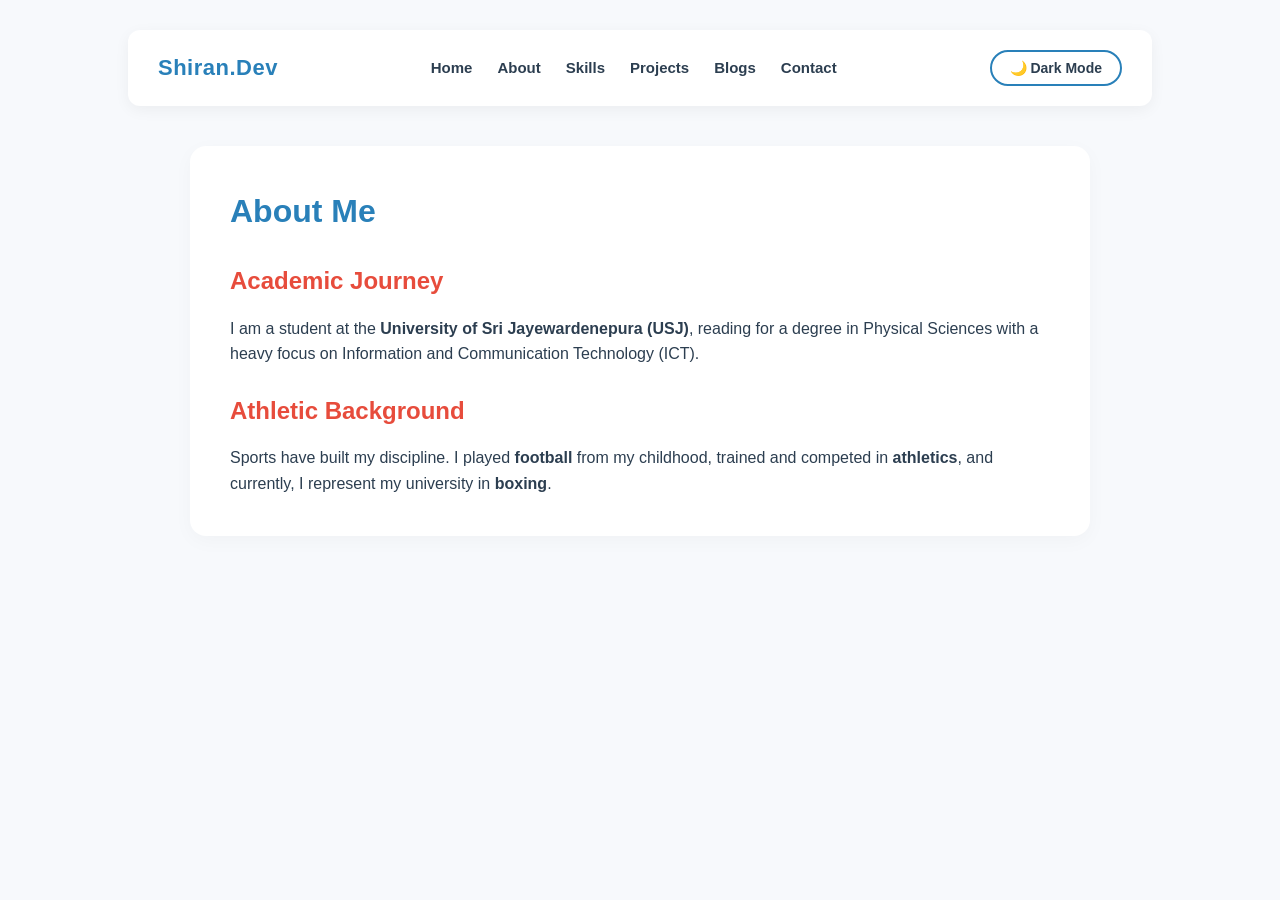
==== commit 26221cd3: "Fixed theme color and duplicate issues" ====
--- a/about.html
+++ b/about.html
@@ -1,95 +1,33 @@
 <!DOCTYPE html>
 <html lang="en">
 <head>
-    <meta charset="UTF-8"><title>About Me | Shiran Kavishka</title>
-    <link href="https://fonts.googleapis.com/css2?family=Poppins:wght@300;400;500;600;700&display=swap" rel="stylesheet">
-    <link rel="stylesheet" href="https://cdnjs.cloudflare.com/ajax/libs/font-awesome/6.4.0/css/all.min.css">
+    <meta charset="UTF-8">
+    <meta name="viewport" content="width=device-width, initial-scale=1.0">
+    <title>About Me | Shiran Kavishka</title>
     <link rel="stylesheet" href="style.css">
 </head>
 <body>
-    <header>
-        <div class="logo">Shiran.K</div>
-        <nav>
-            <a href="index.html">Home</a>
-            <a href="about.html" class="active">About Me</a>
-            <a href="skills.html">Skills</a>
-            <a href="projects.html">Projects</a>
-            <a href="contact.html">Contact</a>
-            <button id="theme-toggle" aria-label="Toggle Theme">🌙</button>
-        </nav>
-    </header>
-    <section>
-        <h2 class="section-title">About My Profile</h2>
+    <nav>
+        <div class="logo">Shiran.Dev</div>
+        <ul>
+            <li><a href="index.html">Home</a></li>
+            <li><a href="about.html">About</a></li>
+            <li><a href="skills.html">Skills</a></li>
+            <li><a href="projects.html">Projects</a></li>
+            <li><a href="blogs.html">Blogs</a></li>
+            <li><a href="contact.html">Contact</a></li>
+        </ul>
+        <button id="theme-toggle">🌙 Dark Mode</button>
+    </nav>
+
+    <div class="container">
+        <h1>About Me</h1>
+        <h2>Academic Journey</h2>
+        <p>I am a student at the <strong>University of Sri Jayewardenepura (USJ)</strong>, reading for a degree in Physical Sciences with a heavy focus on Information and Communication Technology (ICT).</p>
         
-        <div class="card">
-            <h3><i class="fas fa-graduation-cap" style="color: var(--primary-color);"></i> Academic Background</h3>
-            <p>I am an undergraduate student at the <strong>University of Sri Jayewardenepura</strong>, Faculty of Applied Sciences. My academic curriculum covers extensive knowledge in Information Technology, Software Architectures, and Advanced Mathematics.</p>
-            <ul>
-                <li>Specializing in Web Architecture Concepts (Client-Server, Database tiering).</li>
-                <li>Strong background in algorithmic design and structures.</li>
-                <li>Focusing on building modern computational standards.</li>
-            </ul>
-        </div>
-
-        <div class="card" style="border-left-color: var(--success-color);">
-            <h3><i class="fas fa-futbol" style="color: var(--success-color);"></i> Football & Athletics Passion</h3>
-            <p>Apart from coding, I am heavily driven by field sports. I am a passionate <strong>Football Player</strong> and an <strong>Athletics enthusiast</strong>. Engaging in active track sports has heavily shaped my core personal values.</p>
-            <ul>
-                <li><strong>Teamwork & Leadership:</strong> Playing football taught me how to collaborate in fast-paced environments, sync with peers, and maintain shared strategic focus[cite: 2].</li>
-                <li><strong>Physical Endurance & Speed:</strong> Athletic training builds discipline, perseverance, and high mental agility to stay performant under pressure.</li>
-            </ul>
-            <span class="tag" style="background-color: #e6f4ea; color: var(--success-color);">Football Striker</span>
-            <span class="tag" style="background-color: #e6f4ea; color: var(--success-color);">Track & Field</span>
-            <span class="tag" style="background-color: #e6f4ea; color: var(--success-color);">Team Player</span>
-        </div>
-    </section>
-    <footer><p>&copy; 2026 J. C. Shiran Kavishka. All Rights Reserved.</p></footer>
-</body>
-</html>
-<!DOCTYPE html>
-<html lang="en">
-<head>
-    <meta charset="UTF-8"><title>About Me | Shiran Kavishka</title>
-    <link href="https://fonts.googleapis.com/css2?family=Poppins:wght@300;400;500;600;700&display=swap" rel="stylesheet">
-    <link rel="stylesheet" href="https://cdnjs.cloudflare.com/ajax/libs/font-awesome/6.4.0/css/all.min.css">
-    <link rel="stylesheet" href="style.css">
-</head>
-<body>
-    <header>
-        <div class="logo">Shiran.K</div>
-        <nav><a href="index.html">Home</a><a href="about.html" class="active">About Me</a><a href="skills.html">Skills</a><a href="projects.html">Projects</a><a href="blogs.html">Blogs</a><a href="contact.html">Contact</a></nav>
-    </header>
-    <section>
-        <h2 class="section-title">About My <span>Profile</span></h2>
-        
-        <div class="card">
-            <h3><i class="fas fa-graduation-cap" style="color: var(--primary-blue);"></i> Academic Background</h3>
-            <p>I am an undergraduate student at the <strong>University of Sri Jayewardenepura</strong>, Faculty of Applied Sciences, heavily focusing on computing parameters and structural algebra.</p>
-        </div>
-
-        <!-- Boxing & Sports Section with Certificate Grid -->
-        <div class="card" style="border-left-color: #ef4444;">
-            <h3><i class="fas fa-mitten" style="color: #ef4444;"></i> Campus Boxing & Athletic Sports</h3>
-            <div style="display: flex; gap: 30px; flex-wrap: wrap; margin-top: 15px;">
-                <div style="flex: 1; min-width: 280px;">
-                    <p>Beyond academic life, I am an active <strong>Inter-University Boxer</strong> and track enthusiast. Training in combat sports builds immense discipline, rapid tactical decision-making, and high stress-endurance thresholds.</p>
-                    <ul style="margin-top: 10px;">
-                        <li><strong>Discipline:</strong> Strict physical conditioning regimes.</li>
-                        <li><strong>Strategic Focus:</strong> Analyzing opponent frameworks instantly under pressure.</li>
-                    </ul>
-                    <div style="margin-top:15px;">
-                        <span class="tag" style="background-color: #fef2f2; color: #ef4444; border-color: #fee2e2;">Boxing Athlete</span>
-                        <span class="tag" style="background-color: #fef2f2; color: #ef4444; border-color: #fee2e2;">Endurance Training</span>
-                    </div>
-                </div>
-                <!-- Certificate Photo Container -->
-                <div style="flex: 0.8; min-width: 250px; display: flex; flex-direction: column; align-items: center;">
-                    <img src="boxing-cert.jpg" alt="Boxing Certificate" style="width: 100%; max-width: 300px; border-radius: 12px; box-shadow: 0 5px 15px rgba(0,0,0,0.1); border: 3px solid #ffffff;">
-                    <span style="font-size: 0.85rem; color: var(--text-light); margin-top: 8px;"><i class="fas fa-award"></i> Boxing Accomplishment Achievement</span>
-                </div>
-            </div>
-        </div>
-    </section>
-    <footer><p>&copy; 2026 J. C. Shiran Kavishka. All Rights Reserved.</p></footer>
+        <h2>Athletic Background</h2>
+        <p>Sports have built my discipline. I played <strong>football</strong> from my childhood, trained and competed in <strong>athletics</strong>, and currently, I represent my university in <strong>boxing</strong>.</p>
+    </div>
+    <script src="script.js"></script>
 </body>
 </html>
--- a/style.css
+++ b/style.css
@@ -1,46 +1,121 @@
-/* 1. සාමාන්‍ය Light Mode එක (Default) */
+/* Global CSS variables for Seamless Theme Transitions */
 :root {
-    --bg-color: #ffffff;
-    --text-color: #333333;
-    --card-bg: #f4f4f4;
-    --nav-bg: #e0e0e0;
+    --bg-color: #f7f9fc;
+    --text-color: #2c3e50;
+    --primary-color: #2980b9;
+    --accent-color: #e74c3c;
+    --card-bg: #ffffff;
+    --nav-bg: #ffffff;
+    --transition-speed: 0.3s;
 }
 
-/* 2. Dark Mode එක (HTML එකට data-theme="dark" ආවම විතරක් වැඩ කරනවා) */
 [data-theme="dark"] {
     --bg-color: #121212;
-    --text-color: #ffffff;
+    --text-color: #f5f6fa;
+    --primary-color: #f1c40f;
+    --accent-color: #e67e22;
     --card-bg: #1e1e1e;
-    --nav-bg: #2d2d2d;
+    --nav-bg: #1a1a1a;
 }
 
-/* Global Styles - මුළු පිටුවටම පොදුවේ */
+* {
+    margin: 0;
+    padding: 0;
+    box-sizing: border-box;
+    font-family: 'Segoe UI', Tahoma, Geneva, Verdana, sans-serif;
+    transition: background-color var(--transition-speed), color var(--transition-speed), border-color var(--transition-speed);
+}
+
 body {
     background-color: var(--bg-color);
     color: var(--text-color);
-    transition: background-color 0.3s ease, color 0.3s ease;
-    margin: 0;
-    padding: 0;
+    padding: 30px 10%;
+    line-height: 1.6;
 }
 
-/* ඔයාගේ Navbar එකට මේ variables දෙන්න */
+/* Elegant Navbar Layout */
 nav {
+    display: flex;
+    justify-content: space-between;
+    align-items: center;
+    padding: 20px 30px;
     background-color: var(--nav-bg);
+    border-radius: 12px;
+    margin-bottom: 40px;
+    box-shadow: 0 4px 15px rgba(0,0,0,0.05);
 }
 
-/* ඔයාගේ Projects හෝ වෙනත් Cards තියෙනවා නම් ඒවට මේක දෙන්න */
-.card, .project-box {
-    background-color: var(--card-bg);
-    color: var(--text-color);
+nav .logo {
+    font-weight: 700;
+    font-size: 22px;
+    color: var(--primary-color);
+    letter-spacing: 0.5px;
 }
 
-/* Theme Toggle Button එක ලස්සන කරගන්න */
+nav ul {
+    display: flex;
+    list-style: none;
+    gap: 25px;
+}
+
+nav ul li a {
+    text-decoration: none;
+    color: var(--text-color);
+    font-weight: 600;
+    font-size: 15px;
+}
+
+nav ul li a:hover {
+    color: var(--primary-color);
+}
+
+/* Theme Toggle Trigger Action */
 #theme-toggle {
-    background: transparent;
-    border: 2px solid var(--text-color);
+    background: none;
+    border: 2px solid var(--primary-color);
+    color: var(--text-color);
+    padding: 8px 18px;
     cursor: pointer;
-    font-size: 1.2rem;
-    padding: 5px 10px;
-    border-radius: 20px;
-    transition: 0.3s;
+    border-radius: 25px;
+    font-weight: 600;
+    font-size: 14px;
+}
+
+/* Main Display Container */
+.container {
+    max-width: 900px;
+    margin: 0 auto;
+    padding: 40px;
+    background-color: var(--card-bg);
+    border-radius: 16px;
+    box-shadow: 0 5px 20px rgba(0,0,0,0.03);
+}
+
+h1 {
+    color: var(--primary-color);
+    margin-bottom: 20px;
+    font-size: 32px;
+}
+
+h2 {
+    color: var(--accent-color);
+    margin: 25px 0 15px 0;
+}
+
+.badge {
+    display: inline-block;
+    padding: 5px 12px;
+    background-color: var(--primary-color);
+    color: #fff;
+    border-radius: 15px;
+    font-size: 12px;
+    margin-right: 5px;
+}
+
+.project-card, .blog-card {
+    background: rgba(0,0,0,0.02);
+    padding: 20px;
+    border-radius: 10px;
+    margin-bottom: 20px;
+    border-left: 5px solid var(--primary-color);
 }
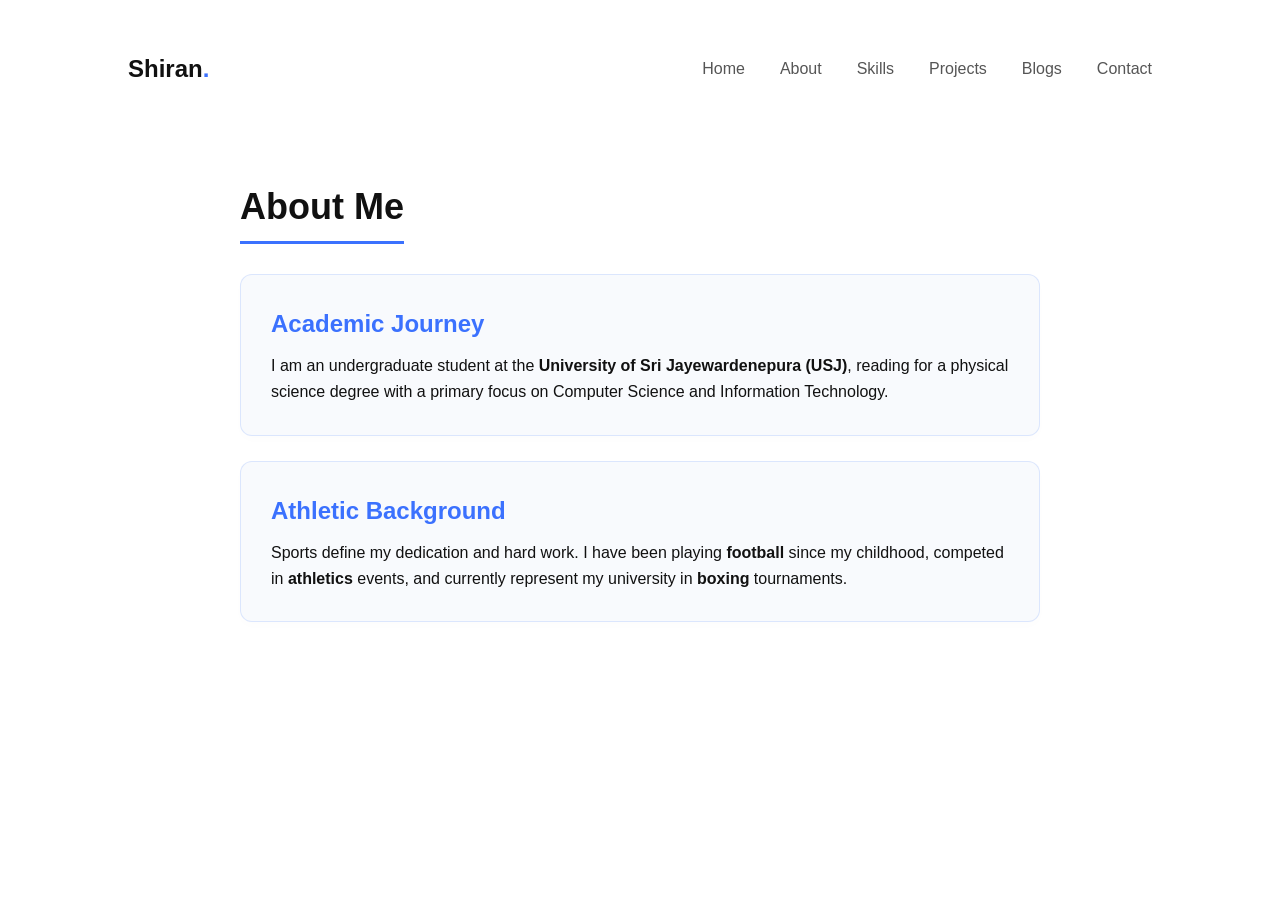
==== commit 780a006e: "Added my profile photo" ====
--- a/about.html
+++ b/about.html
@@ -3,12 +3,13 @@
 <head>
     <meta charset="UTF-8">
     <meta name="viewport" content="width=device-width, initial-scale=1.0">
-    <title>About Me | Shiran Kavishka</title>
+    <title>About Me | Shiran</title>
     <link rel="stylesheet" href="style.css">
 </head>
 <body>
+
     <nav>
-        <div class="logo">Shiran.Dev</div>
+        <div class="logo">Shiran<span>.</span></div>
         <ul>
             <li><a href="index.html">Home</a></li>
             <li><a href="about.html">About</a></li>
@@ -17,17 +18,21 @@
             <li><a href="blogs.html">Blogs</a></li>
             <li><a href="contact.html">Contact</a></li>
         </ul>
-        <button id="theme-toggle">🌙 Dark Mode</button>
     </nav>
 
-    <div class="container">
+    <div class="page-container">
         <h1>About Me</h1>
-        <h2>Academic Journey</h2>
-        <p>I am a student at the <strong>University of Sri Jayewardenepura (USJ)</strong>, reading for a degree in Physical Sciences with a heavy focus on Information and Communication Technology (ICT).</p>
         
-        <h2>Athletic Background</h2>
-        <p>Sports have built my discipline. I played <strong>football</strong> from my childhood, trained and competed in <strong>athletics</strong>, and currently, I represent my university in <strong>boxing</strong>.</p>
+        <div class="content-card">
+            <h2>Academic Journey</h2>
+            <p>I am an undergraduate student at the <strong>University of Sri Jayewardenepura (USJ)</strong>, reading for a physical science degree with a primary focus on Computer Science and Information Technology.</p>
+        </div>
+
+        <div class="content-card">
+            <h2>Athletic Background</h2>
+            <p>Sports define my dedication and hard work. I have been playing <strong>football</strong> since my childhood, competed in <strong>athletics</strong> events, and currently represent my university in <strong>boxing</strong> tournaments.</p>
+        </div>
     </div>
-    <script src="script.js"></script>
+
 </body>
 </html>
--- a/style.css
+++ b/style.css
@@ -1,121 +1,191 @@
-/* Global CSS variables for Seamless Theme Transitions */
+/* Minimal White & Royal Blue Premium Theme */
 :root {
-    --bg-color: #f7f9fc;
-    --text-color: #2c3e50;
-    --primary-color: #2980b9;
-    --accent-color: #e74c3c;
-    --card-bg: #ffffff;
-    --nav-bg: #ffffff;
-    --transition-speed: 0.3s;
-}
-
-[data-theme="dark"] {
-    --bg-color: #121212;
-    --text-color: #f5f6fa;
-    --primary-color: #f1c40f;
-    --accent-color: #e67e22;
-    --card-bg: #1e1e1e;
-    --nav-bg: #1a1a1a;
+    --bg-color: #ffffff;
+    --text-color: #111111;
+    --primary-blue: #3b71fe;    
+    --hover-blue: #2557d6;
+    --nav-text: #555555;
+    --card-bg: #f8fafd;
+    --border-color: rgba(59, 113, 254, 0.15);
 }
 
 * {
     margin: 0;
     padding: 0;
     box-sizing: border-box;
-    font-family: 'Segoe UI', Tahoma, Geneva, Verdana, sans-serif;
-    transition: background-color var(--transition-speed), color var(--transition-speed), border-color var(--transition-speed);
+    font-family: 'Poppins', sans-serif;
 }
 
 body {
     background-color: var(--bg-color);
     color: var(--text-color);
-    padding: 30px 10%;
+    padding: 20px 10%;
     line-height: 1.6;
 }
 
-/* Elegant Navbar Layout */
+/* Unified Modern Navbar */
 nav {
     display: flex;
     justify-content: space-between;
     align-items: center;
-    padding: 20px 30px;
-    background-color: var(--nav-bg);
-    border-radius: 12px;
-    margin-bottom: 40px;
-    box-shadow: 0 4px 15px rgba(0,0,0,0.05);
+    padding: 30px 0;
+    margin-bottom: 60px;
 }
 
 nav .logo {
     font-weight: 700;
-    font-size: 22px;
-    color: var(--primary-color);
-    letter-spacing: 0.5px;
+    font-size: 24px;
+    color: var(--text-color);
+}
+
+nav .logo span {
+    color: var(--primary-blue);
 }
 
 nav ul {
     display: flex;
     list-style: none;
-    gap: 25px;
+    gap: 35px;
 }
 
 nav ul li a {
     text-decoration: none;
-    color: var(--text-color);
-    font-weight: 600;
-    font-size: 15px;
+    color: var(--nav-text);
+    font-weight: 500;
+    font-size: 16px;
+    transition: color 0.3s;
 }
 
 nav ul li a:hover {
-    color: var(--primary-color);
+    color: var(--primary-blue);
 }
 
-/* Theme Toggle Trigger Action */
-#theme-toggle {
-    background: none;
-    border: 2px solid var(--primary-color);
-    color: var(--text-color);
-    padding: 8px 18px;
-    cursor: pointer;
-    border-radius: 25px;
-    font-weight: 600;
-    font-size: 14px;
+/* Hero Content Area */
+.hero-wrapper {
+    display: flex;
+    align-items: center;
+    justify-content: space-between;
+    gap: 40px;
+    min-height: 60vh;
 }
 
-/* Main Display Container */
-.container {
-    max-width: 900px;
-    margin: 0 auto;
-    padding: 40px;
-    background-color: var(--card-bg);
-    border-radius: 16px;
-    box-shadow: 0 5px 20px rgba(0,0,0,0.03);
+.hero-text {
+    flex: 1;
 }
 
-h1 {
-    color: var(--primary-color);
+.hero-text h1 {
+    font-size: 56px;
+    font-weight: 700;
+    line-height: 1.2;
     margin-bottom: 20px;
-    font-size: 32px;
 }
 
-h2 {
-    color: var(--accent-color);
-    margin: 25px 0 15px 0;
+.hero-text h1 span {
+    color: var(--primary-blue);
+}
+
+.hero-text p {
+    font-size: 18px;
+    color: #666666;
+    margin-bottom: 35px;
+    max-width: 480px;
+}
+
+.cta-btn {
+    display: inline-block;
+    padding: 14px 35px;
+    background-color: var(--primary-blue);
+    color: #ffffff;
+    text-decoration: none;
+    font-weight: 600;
+    border-radius: 8px;
+    font-size: 15px;
+    box-shadow: 0 4px 15px rgba(59, 113, 254, 0.3);
+    transition: background-color 0.3s, transform 0.3s;
+}
+
+.cta-btn:hover {
+    background-color: var(--hover-blue);
+    transform: translateY(-2px);
+}
+
+/* Profile Blob Animation Fix */
+.hero-image-container {
+    flex: 1;
+    display: flex;
+    justify-content: center;
+    align-items: center;
+}
+
+.profile-blob {
+    width: 380px;
+    height: 380px;
+    background: linear-gradient(135deg, #3b71fe, #6894ff);
+    background-image: url('my-photo.jpg'); 
+    background-size: cover;
+    background-position: center;
+    border-radius: 40% 60% 60% 40% / 50% 40% 60% 50%;
+    animation: blobFloat 6s ease-in-out infinite;
+    box-shadow: 0 15px 35px rgba(59, 113, 254, 0.25);
+    border: 4px solid #ffffff;
+}
+
+@keyframes blobFloat {
+    0% { transform: translateY(0px) rotate(0deg); border-radius: 40% 60% 60% 40% / 50% 40% 60% 50%; }
+    50% { transform: translateY(-12px) rotate(2deg); border-radius: 50% 50% 40% 60% / 40% 60% 50% 60%; }
+    100% { transform: translateY(0px) rotate(0deg); border-radius: 40% 60% 60% 40% / 50% 40% 60% 50%; }
+}
+
+/* Pages Styling (About, Skills, Projects, Blogs) */
+.page-container {
+    max-width: 800px;
+    margin: 0 auto;
+}
+
+.page-container h1 {
+    font-size: 36px;
+    color: var(--text-color);
+    margin-bottom: 30px;
+    border-bottom: 3px solid var(--primary-blue);
+    display: inline-block;
+    padding-bottom: 5px;
+}
+
+.content-card {
+    background-color: var(--card-bg);
+    border: 1px solid var(--border-color);
+    padding: 30px;
+    border-radius: 12px;
+    margin-bottom: 25px;
+    box-shadow: 0 4px 10px rgba(0,0,0,0.01);
+}
+
+.content-card h2, .content-card h3 {
+    color: var(--primary-blue);
+    margin-bottom: 10px;
 }
 
 .badge {
     display: inline-block;
-    padding: 5px 12px;
-    background-color: var(--primary-color);
-    color: #fff;
-    border-radius: 15px;
-    font-size: 12px;
-    margin-right: 5px;
+    padding: 6px 14px;
+    background-color: rgba(59, 113, 254, 0.1);
+    color: var(--primary-blue);
+    border-radius: 20px;
+    font-size: 14px;
+    font-weight: 600;
+    margin: 5px;
 }
 
-.project-card, .blog-card {
-    background: rgba(0,0,0,0.02);
-    padding: 20px;
-    border-radius: 10px;
-    margin-bottom: 20px;
-    border-left: 5px solid var(--primary-color);
+/* Skills Grid layout */
+.skills-grid {
+    display: grid;
+    grid-template-columns: repeat(auto-fill, minmax(140px, 1fr));
+    gap: 15px;
+    margin-top: 20px;
+}
+
+@media (max-width: 768px) {
+    .hero-wrapper { flex-direction: column-reverse; text-align: center; }
+    nav { flex-direction: column; gap: 20px; }
+    .profile-blob { width: 280px; height: 280px; }
 }
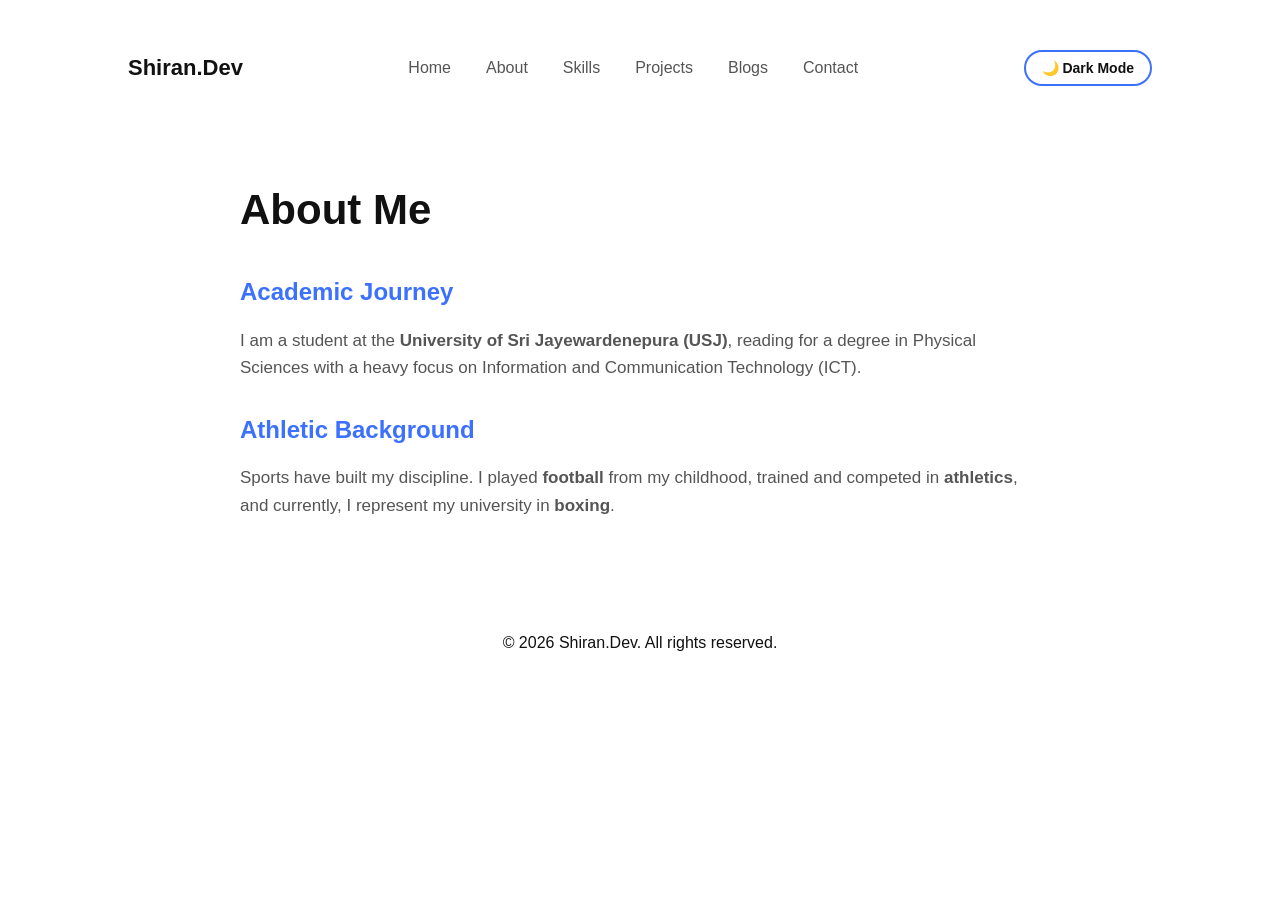
==== commit 37cc7d95: "My portfolio updates" ====
--- a/about.html
+++ b/about.html
@@ -3,13 +3,18 @@
 <head>
     <meta charset="UTF-8">
     <meta name="viewport" content="width=device-width, initial-scale=1.0">
-    <title>About Me | Shiran</title>
+    <title>About Me | Shiran Kavishka</title>
     <link rel="stylesheet" href="style.css">
+    
+    <script>
+        if (localStorage.getItem('theme') === 'dark') {
+            document.documentElement.classList.add('dark-theme');
+        }
+    </script>
 </head>
 <body>
-
     <nav>
-        <div class="logo">Shiran<span>.</span></div>
+        <div class="logo">Shiran.Dev</div>
         <ul>
             <li><a href="index.html">Home</a></li>
             <li><a href="about.html">About</a></li>
@@ -18,21 +23,25 @@
             <li><a href="blogs.html">Blogs</a></li>
             <li><a href="contact.html">Contact</a></li>
         </ul>
+        <button id="theme-toggle">🌙 Dark Mode</button>
     </nav>
 
-    <div class="page-container">
+    <div class="container">
         <h1>About Me</h1>
+        <h2>Academic Journey</h2>
+        <p>I am a student at the <strong>University of Sri Jayewardenepura (USJ)</strong>, reading for a degree in Physical Sciences with a heavy focus on Information and Communication Technology (ICT).</p>
         
-        <div class="content-card">
-            <h2>Academic Journey</h2>
-            <p>I am an undergraduate student at the <strong>University of Sri Jayewardenepura (USJ)</strong>, reading for a physical science degree with a primary focus on Computer Science and Information Technology.</p>
-        </div>
+        <h2>Athletic Background</h2>
+        <p>Sports have built my discipline. I played <strong>football</strong> from my childhood, trained and competed in <strong>athletics</strong>, and currently, I represent my university in <strong>boxing</strong>.</p>
+    </div>
+      
 
-        <div class="content-card">
-            <h2>Athletic Background</h2>
-            <p>Sports define my dedication and hard work. I have been playing <strong>football</strong> since my childhood, competed in <strong>athletics</strong> events, and currently represent my university in <strong>boxing</strong> tournaments.</p>
-        </div>
-    </div>
+    <br>
+    <br>
+    <footer align="center">
+        <p>&copy; 2026 Shiran.Dev. All rights reserved.</p>
+    </footer>
 
+    <script src="script.js"></script>
 </body>
 </html>
--- a/style.css
+++ b/style.css
@@ -1,12 +1,26 @@
-/* Minimal White & Royal Blue Premium Theme */
+/* Clean Minimal White & Royal Blue Theme */
 :root {
     --bg-color: #ffffff;
     --text-color: #111111;
-    --primary-blue: #3b71fe;    
+    --primary-blue: #3b71fe;    /* Royal Blue like the image */
     --hover-blue: #2557d6;
     --nav-text: #555555;
-    --card-bg: #f8fafd;
-    --border-color: rgba(59, 113, 254, 0.15);
+    --transition-speed: 0.4s;
+    
+    /* Card / Badge Backgrounds (Light Mode) */
+    --card-bg: #f8f9fa;
+    --badge-bg: #eef2ff;
+    --badge-text: #3b71fe;
+}
+
+/* Dark Theme Variables */
+.dark-theme {
+    --bg-color: #121212;
+    --text-color: #f5f5f5;
+    --nav-text: #b0b0b0;
+    --card-bg: #1e1e1e;
+    --badge-bg: #2a2a2a;
+    --badge-text: #3b71fe;
 }
 
 * {
@@ -21,9 +35,10 @@
     color: var(--text-color);
     padding: 20px 10%;
     line-height: 1.6;
-}
-
-/* Unified Modern Navbar */
+    transition: background-color var(--transition-speed), color var(--transition-speed);
+}
+
+/* Minimal Navbar Layout */
 nav {
     display: flex;
     justify-content: space-between;
@@ -34,18 +49,15 @@
 
 nav .logo {
     font-weight: 700;
-    font-size: 24px;
-    color: var(--text-color);
-}
-
-nav .logo span {
-    color: var(--primary-blue);
+    font-size: 22px;
+    color: var(--text-color);
 }
 
 nav ul {
     display: flex;
     list-style: none;
     gap: 35px;
+    align-items: center;
 }
 
 nav ul li a {
@@ -60,13 +72,127 @@
     color: var(--primary-blue);
 }
 
-/* Hero Content Area */
+#theme-toggle {
+    background: transparent;
+    border: 2px solid var(--primary-blue);
+    color: var(--text-color);
+    padding: 8px 16px;
+    border-radius: 20px;
+    cursor: pointer;
+    font-weight: 600;
+    font-size: 14px;
+    transition: all 0.3s ease;
+}
+
+#theme-toggle:hover {
+    background-color: var(--primary-blue);
+    color: #ffffff;
+}
+
+/* Sub-page General Container */
+.container {
+    max-width: 800px;
+    margin: 0 auto 60px auto;
+}
+
+.container h1 {
+    font-size: 42px;
+    margin-bottom: 30px;
+    color: var(--text-color);
+}
+
+.container h2 {
+    font-size: 24px;
+    margin-top: 30px;
+    margin-bottom: 15px;
+    color: var(--primary-blue);
+}
+
+.container p {
+    font-size: 17px;
+    color: var(--nav-text);
+    margin-bottom: 15px;
+}
+
+/* Cards (Projects & Blogs) */
+.project-card, .blog-card {
+    background-color: var(--card-bg);
+    padding: 25px;
+    border-radius: 12px;
+    margin-bottom: 25px;
+    border-left: 5px solid var(--primary-blue);
+    transition: transform 0.3s, background-color var(--transition-speed);
+}
+
+.project-card:hover, .blog-card:hover {
+    transform: translateY(-3px);
+}
+
+.project-card h3, .blog-card h3 {
+    font-size: 20px;
+    margin-bottom: 10px;
+    color: var(--text-color);
+}
+
+/* Badges (Skills) */
+.badge-container {
+    display: flex;
+    flex-wrap: wrap;
+    gap: 12px;
+    margin-bottom: 25px;
+}
+
+.badge {
+    background-color: var(--badge-bg);
+    color: var(--badge-text);
+    padding: 8px 18px;
+    border-radius: 30px;
+    font-weight: 600;
+    font-size: 14px;
+    transition: background-color var(--transition-speed), color var(--transition-speed);
+}
+
+/* Tech Stack Tags inside Project Cards */
+.project-tech-container {
+    display: flex;
+    flex-wrap: wrap;
+    gap: 12px;
+    margin-top: 20px;
+}
+
+.tech-pill {
+    display: flex;
+    align-items: center;
+    gap: 10px;
+    background-color: var(--badge-bg);
+    padding: 8px 16px;
+    border-radius: 8px;
+    transition: transform 0.2s ease, background-color var(--transition-speed);
+}
+
+.tech-pill:hover {
+    transform: translateY(-2px);
+}
+
+/* Big Logos */
+.tech-pill i {
+    font-size: 34px; 
+}
+
+/* Skill Names styling */
+.tech-pill span {
+    font-size: 14px;
+    font-weight: 600;
+    color: var(--text-color);
+}
+
+/* Hero Section Layout (Items Side by Side) */
 .hero-wrapper {
     display: flex;
     align-items: center;
     justify-content: space-between;
     gap: 40px;
-    min-height: 60vh;
+    min-height: 70vh;
 }
 
 .hero-text {
@@ -77,6 +203,7 @@
     font-size: 56px;
     font-weight: 700;
     line-height: 1.2;
+    color: var(--text-color);
     margin-bottom: 20px;
 }
 
@@ -86,11 +213,12 @@
 
 .hero-text p {
     font-size: 18px;
-    color: #666666;
+    color: var(--nav-text);
     margin-bottom: 35px;
     max-width: 480px;
 }
 
+/* Rounded Blue CTA Button */
 .cta-btn {
     display: inline-block;
     padding: 14px 35px;
@@ -109,7 +237,7 @@
     transform: translateY(-2px);
 }
 
-/* Profile Blob Animation Fix */
+/* Profile Blob Asset */
 .hero-image-container {
     flex: 1;
     display: flex;
@@ -120,72 +248,60 @@
 .profile-blob {
     width: 380px;
     height: 380px;
-    background: linear-gradient(135deg, #3b71fe, #6894ff);
-    background-image: url('my-photo.jpg'); 
+    background-color: var(--primary-blue);
+    background-image: url('my-photo.jpg');
     background-size: cover;
     background-position: center;
     border-radius: 40% 60% 60% 40% / 50% 40% 60% 50%;
     animation: blobFloat 6s ease-in-out infinite;
-    box-shadow: 0 15px 35px rgba(59, 113, 254, 0.25);
-    border: 4px solid #ffffff;
+    box-shadow: 0 15px 30px rgba(59, 113, 254, 0.2);
 }
 
 @keyframes blobFloat {
-    0% { transform: translateY(0px) rotate(0deg); border-radius: 40% 60% 60% 40% / 50% 40% 60% 50%; }
-    50% { transform: translateY(-12px) rotate(2deg); border-radius: 50% 50% 40% 60% / 40% 60% 50% 60%; }
-    100% { transform: translateY(0px) rotate(0deg); border-radius: 40% 60% 60% 40% / 50% 40% 60% 50%; }
-}
-
-/* Pages Styling (About, Skills, Projects, Blogs) */
-.page-container {
-    max-width: 800px;
-    margin: 0 auto;
-}
-
-.page-container h1 {
-    font-size: 36px;
-    color: var(--text-color);
-    margin-bottom: 30px;
-    border-bottom: 3px solid var(--primary-blue);
-    display: inline-block;
-    padding-bottom: 5px;
-}
-
-.content-card {
-    background-color: var(--card-bg);
-    border: 1px solid var(--border-color);
-    padding: 30px;
-    border-radius: 12px;
-    margin-bottom: 25px;
-    box-shadow: 0 4px 10px rgba(0,0,0,0.01);
-}
-
-.content-card h2, .content-card h3 {
+    0% {
+        transform: translateY(0px);
+        border-radius: 40% 60% 60% 40% / 50% 40% 60% 50%;
+    }
+    50% {
+        transform: translateY(-12px);
+        border-radius: 50% 50% 40% 60% / 40% 60% 50% 60%;
+    }
+    100% {
+        transform: translateY(0px);
+        border-radius: 40% 60% 60% 40% / 50% 40% 60% 50%;
+    }
+}
+
+/* Links inside Contact page text */
+.container a {
     color: var(--primary-blue);
-    margin-bottom: 10px;
-}
-
-.badge {
-    display: inline-block;
-    padding: 6px 14px;
-    background-color: rgba(59, 113, 254, 0.1);
-    color: var(--primary-blue);
-    border-radius: 20px;
-    font-size: 14px;
-    font-weight: 600;
-    margin: 5px;
-}
-
-/* Skills Grid layout */
-.skills-grid {
-    display: grid;
-    grid-template-columns: repeat(auto-fill, minmax(140px, 1fr));
-    gap: 15px;
-    margin-top: 20px;
-}
-
+    text-decoration: none;
+    font-weight: 600;
+}
+.container a:hover {
+    text-decoration: underline;
+}
+
+/* Responsive Mobile Layout */
 @media (max-width: 768px) {
-    .hero-wrapper { flex-direction: column-reverse; text-align: center; }
-    nav { flex-direction: column; gap: 20px; }
-    .profile-blob { width: 280px; height: 280px; }
+    .hero-wrapper {
+        flex-direction: column-reverse;
+        text-align: center;
+        padding-top: 20px;
+    }
+    .hero-text h1 {
+        font-size: 38px;
+    }
+    nav {
+        flex-direction: column;
+        gap: 20px;
+    }
+    nav ul {
+        flex-direction: column;
+        gap: 15px;
+    }
+    .profile-blob {
+        width: 280px;
+        height: 280px;
+    }
 }
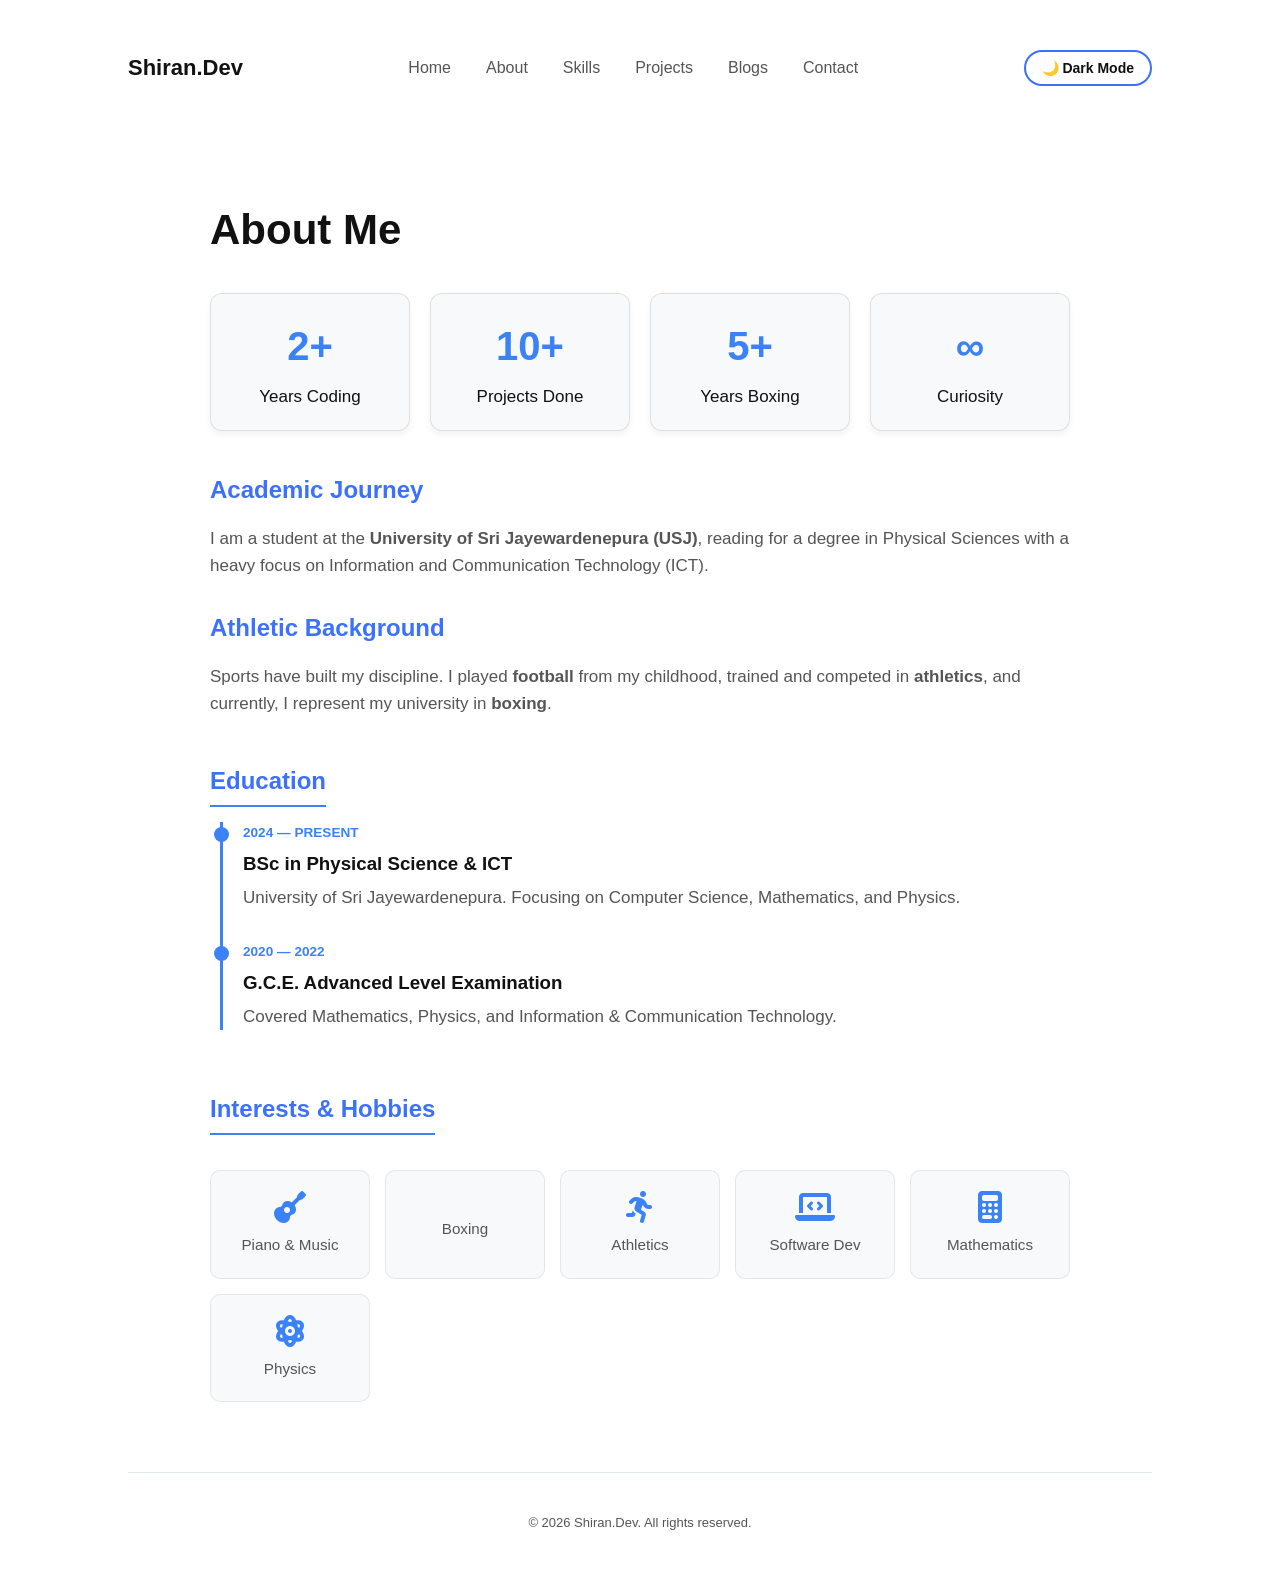
==== commit 964c810a: "Contact page design updated like the image" ====
--- a/about.html
+++ b/about.html
@@ -6,9 +6,13 @@
     <title>About Me | Shiran Kavishka</title>
     <link rel="stylesheet" href="style.css">
     
+    <link rel="stylesheet" href="https://cdnjs.cloudflare.com/ajax/libs/font-awesome/6.4.0/css/all.min.css">
+    
     <script>
         if (localStorage.getItem('theme') === 'dark') {
             document.documentElement.classList.add('dark-theme');
+        } else {
+            document.documentElement.classList.remove('dark-theme');
         }
     </script>
 </head>
@@ -26,18 +30,85 @@
         <button id="theme-toggle">🌙 Dark Mode</button>
     </nav>
 
-    <div class="container">
+    <div class="container about-page">
         <h1>About Me</h1>
-        <h2>Academic Journey</h2>
-        <p>I am a student at the <strong>University of Sri Jayewardenepura (USJ)</strong>, reading for a degree in Physical Sciences with a heavy focus on Information and Communication Technology (ICT).</p>
         
-        <h2>Athletic Background</h2>
-        <p>Sports have built my discipline. I played <strong>football</strong> from my childhood, trained and competed in <strong>athletics</strong>, and currently, I represent my university in <strong>boxing</strong>.</p>
+        <div class="stats-grid">
+            <div class="stat-card">
+                <h3>2+</h3>
+                <p>Years Coding</p>
+            </div>
+            <div class="stat-card">
+                <h3>10+</h3>
+                <p>Projects Done</p>
+            </div>
+            <div class="stat-card">
+                <h3>5+</h3>
+                <p>Years Boxing</p>
+            </div>
+            <div class="stat-card">
+                <h3>&infin;</h3>
+                <p>Curiosity</p>
+            </div>
+        </div>
+
+        <div class="about-description">
+            <h2>Academic Journey</h2>
+            <p>I am a student at the <strong>University of Sri Jayewardenepura (USJ)</strong>, reading for a degree in Physical Sciences with a heavy focus on Information and Communication Technology (ICT).</p>
+            
+            <h2>Athletic Background</h2>
+            <p>Sports have built my discipline. I played <strong>football</strong> from my childhood, trained and competed in <strong>athletics</strong>, and currently, I represent my university in <strong>boxing</strong>.</p>
+        </div>
+
+        <h2 class="section-title">Education</h2>
+        <div class="timeline">
+            <div class="timeline-item">
+                <div class="timeline-dot"></div>
+                <div class="timeline-date">2024 &mdash; PRESENT</div>
+                <div class="timeline-content">
+                    <h3>BSc in Physical Science & ICT</h3>
+                    <p>University of Sri Jayewardenepura. Focusing on Computer Science, Mathematics, and Physics.</p>
+                </div>
+            </div>
+            <div class="timeline-item">
+                <div class="timeline-dot"></div>
+                <div class="timeline-date">2020 &mdash; 2022</div>
+                <div class="timeline-content">
+                    <h3>G.C.E. Advanced Level Examination</h3>
+                    <p>Covered Mathematics, Physics, and Information & Communication Technology.</p>
+                </div>
+            </div>
+        </div>
+
+        <h2 class="section-title">Interests & Hobbies</h2>
+        <div class="hobbies-grid">
+            <div class="hobby-card">
+                <i class="fa-solid fa-guitar"></i>
+                <p>Piano & Music</p>
+            </div>
+            <div class="hobby-card">
+                <i class="fa-solid fa-glove-boxing"></i>
+                <p>Boxing</p>
+            </div>
+            <div class="hobby-card">
+                <i class="fa-solid fa-person-running"></i>
+                <p>Athletics</p>
+            </div>
+            <div class="hobby-card">
+                <i class="fa-solid fa-laptop-code"></i>
+                <p>Software Dev</p>
+            </div>
+            <div class="hobby-card">
+                <i class="fa-solid fa-calculator"></i>
+                <p>Mathematics</p>
+            </div>
+            <div class="hobby-card">
+                <i class="fa-solid fa-atom"></i>
+                <p>Physics</p>
+            </div>
+        </div>
     </div>
       
-
-    <br>
-    <br>
     <footer align="center">
         <p>&copy; 2026 Shiran.Dev. All rights reserved.</p>
     </footer>
--- a/style.css
+++ b/style.css
@@ -1,26 +1,34 @@
-/* Clean Minimal White & Royal Blue Theme */
+/* ==========================================================================
+   1. GLOBAL THEME VARIABLES & BASE STYLES
+   ========================================================================== */
 :root {
     --bg-color: #ffffff;
     --text-color: #111111;
-    --primary-blue: #3b71fe;    /* Royal Blue like the image */
+    --primary-blue: #3b71fe;    /* Royal Blue */
     --hover-blue: #2557d6;
     --nav-text: #555555;
     --transition-speed: 0.4s;
     
     /* Card / Badge Backgrounds (Light Mode) */
     --card-bg: #f8f9fa;
+    --card-border: #e2e8f0;
+    --card-text: #334155;
     --badge-bg: #eef2ff;
     --badge-text: #3b71fe;
-}
-
-/* Dark Theme Variables */
+    --input-bg: #ffffff;
+}
+
+/* 🌙 Dark Theme Variables (සුදු ගතිය මුළුමනින්ම නැති කිරීමට) */
 .dark-theme {
     --bg-color: #121212;
     --text-color: #f5f5f5;
     --nav-text: #b0b0b0;
-    --card-bg: #1e1e1e;
+    --card-bg: #1e1e1e;         /* Dark mode card background */
+    --card-border: #333333;     /* Dark mode card border */
+    --card-text: #cbd5e1;       /* Dark mode card text */
     --badge-bg: #2a2a2a;
-    --badge-text: #3b71fe;
+    --badge-text: #64ffda;
+    --input-bg: #252525;        /* Contact Form inputs inside dark mode */
 }
 
 * {
@@ -36,9 +44,24 @@
     padding: 20px 10%;
     line-height: 1.6;
     transition: background-color var(--transition-speed), color var(--transition-speed);
-}
-
-/* Minimal Navbar Layout */
+    animation: transitionIn 0.8s ease-in-out;
+}
+
+/* Page Transition Animation */
+@keyframes transitionIn {
+    from {
+        opacity: 0;
+        transform: translateY(-20px);
+    }
+    to {
+        opacity: 1;
+        transform: translateY(0);
+    }
+}
+
+/* ==========================================================================
+   2. NAVIGATION BAR
+   ========================================================================== */
 nav {
     display: flex;
     justify-content: space-between;
@@ -89,104 +112,9 @@
     color: #ffffff;
 }
 
-/* Sub-page General Container */
-.container {
-    max-width: 800px;
-    margin: 0 auto 60px auto;
-}
-
-.container h1 {
-    font-size: 42px;
-    margin-bottom: 30px;
-    color: var(--text-color);
-}
-
-.container h2 {
-    font-size: 24px;
-    margin-top: 30px;
-    margin-bottom: 15px;
-    color: var(--primary-blue);
-}
-
-.container p {
-    font-size: 17px;
-    color: var(--nav-text);
-    margin-bottom: 15px;
-}
-
-/* Cards (Projects & Blogs) */
-.project-card, .blog-card {
-    background-color: var(--card-bg);
-    padding: 25px;
-    border-radius: 12px;
-    margin-bottom: 25px;
-    border-left: 5px solid var(--primary-blue);
-    transition: transform 0.3s, background-color var(--transition-speed);
-}
-
-.project-card:hover, .blog-card:hover {
-    transform: translateY(-3px);
-}
-
-.project-card h3, .blog-card h3 {
-    font-size: 20px;
-    margin-bottom: 10px;
-    color: var(--text-color);
-}
-
-/* Badges (Skills) */
-.badge-container {
-    display: flex;
-    flex-wrap: wrap;
-    gap: 12px;
-    margin-bottom: 25px;
-}
-
-.badge {
-    background-color: var(--badge-bg);
-    color: var(--badge-text);
-    padding: 8px 18px;
-    border-radius: 30px;
-    font-weight: 600;
-    font-size: 14px;
-    transition: background-color var(--transition-speed), color var(--transition-speed);
-}
-
-/* Tech Stack Tags inside Project Cards */
-.project-tech-container {
-    display: flex;
-    flex-wrap: wrap;
-    gap: 12px;
-    margin-top: 20px;
-}
-
-.tech-pill {
-    display: flex;
-    align-items: center;
-    gap: 10px;
-    background-color: var(--badge-bg);
-    padding: 8px 16px;
-    border-radius: 8px;
-    transition: transform 0.2s ease, background-color var(--transition-speed);
-}
-
-.tech-pill:hover {
-    transform: translateY(-2px);
-}
-
-/* Big Logos */
-.tech-pill i {
-    font-size: 34px; 
-}
-
-/* Skill Names styling */
-.tech-pill span {
-    font-size: 14px;
-    font-weight: 600;
-    color: var(--text-color);
-}
-
-/* Hero Section Layout (Items Side by Side) */
+/* ==========================================================================
+   3. HERO SECTION (HOME)
+   ========================================================================== */
 .hero-wrapper {
     display: flex;
     align-items: center;
@@ -197,6 +125,7 @@
 
 .hero-text {
     flex: 1;
+    animation: transitionIn 1s ease-in-out 0.2s both;
 }
 
 .hero-text h1 {
@@ -218,7 +147,6 @@
     max-width: 480px;
 }
 
-/* Rounded Blue CTA Button */
 .cta-btn {
     display: inline-block;
     padding: 14px 35px;
@@ -237,42 +165,331 @@
     transform: translateY(-2px);
 }
 
-/* Profile Blob Asset */
 .hero-image-container {
     flex: 1;
     display: flex;
     justify-content: center;
     align-items: center;
+    animation: transitionIn 1s ease-in-out 0.4s both;
 }
 
 .profile-blob {
     width: 380px;
     height: 380px;
     background-color: var(--primary-blue);
-    background-image: url('my-photo.jpg');
-    background-size: cover;
-    background-position: center;
-    border-radius: 40% 60% 60% 40% / 50% 40% 60% 50%;
-    animation: blobFloat 6s ease-in-out infinite;
+    border-radius: 50%; 
+    overflow: hidden;
+    display: flex;
+    justify-content: center;
+    align-items: center;
+    animation: circleFloat 6s ease-in-out infinite; 
     box-shadow: 0 15px 30px rgba(59, 113, 254, 0.2);
 }
 
-@keyframes blobFloat {
-    0% {
-        transform: translateY(0px);
-        border-radius: 40% 60% 60% 40% / 50% 40% 60% 50%;
-    }
-    50% {
-        transform: translateY(-12px);
-        border-radius: 50% 50% 40% 60% / 40% 60% 50% 60%;
-    }
-    100% {
-        transform: translateY(0px);
-        border-radius: 40% 60% 60% 40% / 50% 40% 60% 50%;
-    }
-}
-
-/* Links inside Contact page text */
+.profile-img {
+    width: 100%;
+    height: 100%;
+    object-fit: cover;
+}
+
+@keyframes circleFloat {
+    0% { transform: translateY(0px); }
+    50% { transform: translateY(-12px); }
+    100% { transform: translateY(0px); }
+}
+
+/* ==========================================================================
+   4. GENERAL CONTAINERS & CARDS (PROJECTS & BLOGS)
+   ========================================================================== */
+.container {
+    max-width: 800px;
+    margin: 0 auto 60px auto;
+}
+
+.container h1 {
+    font-size: 42px;
+    margin-bottom: 30px;
+    color: var(--text-color);
+}
+
+.container h2 {
+    font-size: 24px;
+    margin-top: 30px;
+    margin-bottom: 15px;
+    color: var(--primary-blue);
+}
+
+.container p {
+    font-size: 17px;
+    color: var(--nav-text);
+    margin-bottom: 15px;
+}
+
+.project-card, .blog-card {
+    background-color: var(--card-bg);
+    padding: 25px;
+    border-radius: 12px;
+    margin-bottom: 25px;
+    border-left: 5px solid var(--primary-blue);
+    border-top: 1px solid var(--card-border);
+    border-right: 1px solid var(--card-border);
+    border-bottom: 1px solid var(--card-border);
+    transition: transform 0.3s, background-color var(--transition-speed), border var(--transition-speed);
+}
+
+.project-card:hover, .blog-card:hover {
+    transform: translateY(-3px);
+}
+
+.project-card h3, .blog-card h3 {
+    font-size: 20px;
+    margin-bottom: 10px;
+    color: var(--text-color);
+}
+
+/* Badges & Tech Pills */
+.badge-container {
+    display: flex;
+    flex-wrap: wrap;
+    gap: 12px;
+    margin-bottom: 25px;
+}
+
+.badge, .tech-pill {
+    background-color: var(--badge-bg);
+    color: var(--badge-text);
+    padding: 8px 18px;
+    border-radius: 30px;
+    font-weight: 600;
+    font-size: 14px;
+    transition: background-color var(--transition-speed), color var(--transition-speed);
+}
+
+.project-tech-container {
+    display: flex;
+    flex-wrap: wrap;
+    gap: 12px;
+    margin-top: 20px;
+}
+
+.tech-pill {
+    border-radius: 8px;
+    display: flex;
+    align-items: center;
+    gap: 10px;
+}
+
+.tech-pill span {
+    color: var(--text-color);
+}
+
+/* ==========================================================================
+   5. TECHNICAL SKILLS PAGE (GRID LAYOUT)
+   ========================================================================== */
+.skills-header {
+    text-align: center;
+    padding: 40px 20px 20px;
+    margin-bottom: 20px;
+}
+
+.skills-header h1 {
+    font-size: 2.5rem;
+    margin: 10px 0;
+    color: var(--text-color);
+}
+
+.skills-header p {
+    color: var(--nav-text);
+}
+
+.skills-container {
+    max-width: 1000px;
+    margin: 0 auto 40px auto;
+    padding: 0 20px;
+    display: grid;
+    grid-template-columns: repeat(2, 1fr);
+    gap: 25px;
+}
+
+.skills-card {
+    background-color: var(--card-bg);
+    border: 1px solid var(--card-border);
+    border-radius: 12px;
+    padding: 24px;
+    box-shadow: 0 4px 6px -1px rgba(0, 0, 0, 0.05);
+    transition: background-color var(--transition-speed), border var(--transition-speed);
+}
+
+.skills-card h3 {
+    font-size: 0.95rem;
+    color: var(--primary-blue);
+    margin-bottom: 20px;
+    font-weight: 700;
+    letter-spacing: 0.5px;
+}
+
+.skill-progress {
+    margin-bottom: 18px;
+}
+
+.skill-info {
+    display: flex;
+    justify-content: space-between;
+    font-size: 0.9rem;
+    font-weight: 500;
+    color: var(--card-text);
+    margin-bottom: 6px;
+}
+
+.progress-bar {
+    width: 100%;
+    height: 8px;
+    background-color: var(--card-border);
+    border-radius: 4px;
+    overflow: hidden;
+}
+
+.progress {
+    height: 100%;
+    background-color: var(--primary-blue);
+    border-radius: 4px;
+    transition: width 1s ease-in-out;
+}
+
+/* Tools & Platforms Badges */
+.tools-section {
+    text-align: center;
+    max-width: 1000px;
+    margin: 50px auto;
+    padding: 0 20px;
+}
+
+.tools-section h2 {
+    font-size: 1.5rem;
+    color: var(--nav-text);
+    margin-bottom: 20px;
+}
+
+.badge-grid {
+    display: flex;
+    flex-wrap: wrap;
+    justify-content: center;
+    gap: 12px;
+}
+
+.tool-badge {
+    background-color: var(--card-bg);
+    color: var(--text-color);
+    padding: 8px 16px;
+    font-size: 0.9rem;
+    font-weight: 500;
+    border-radius: 8px;
+    border: 1px solid var(--card-border);
+    transition: background-color var(--transition-speed), border var(--transition-speed);
+}
+
+/* ==========================================================================
+   6. CONTACT SECTION & CONTACT FORM
+   ========================================================================== */
+.contact-section {
+    padding: 20px 0;
+    display: flex;
+    justify-content: center;
+}
+
+.contact-container {
+    max-width: 1100px;
+    width: 100%;
+    display: grid;
+    grid-template-columns: 1fr 1.2fr;
+    gap: 50px;
+    align-items: start;
+}
+
+.contact-info h2 {
+    font-size: 28px;
+    color: var(--text-color);
+    margin-bottom: 15px;
+}
+
+.contact-info p {
+    color: var(--nav-text);
+}
+
+.contact-form-container {
+    background-color: var(--card-bg);
+    padding: 30px;
+    border: 1px solid var(--card-border);
+    border-radius: 12px;
+    transition: background-color var(--transition-speed), border var(--transition-speed);
+}
+
+.form-row {
+    display: grid;
+    grid-template-columns: 1fr 1fr;
+    gap: 20px;
+}
+
+.form-group {
+    margin-bottom: 20px;
+    display: flex;
+    flex-direction: column;
+    gap: 8px;
+}
+
+.form-group label {
+    font-size: 14px;
+    color: var(--nav-text);
+}
+
+.form-group input, 
+.form-group textarea {
+    padding: 12px;
+    border: 1px solid var(--card-border);
+    border-radius: 6px;
+    font-size: 15px;
+    color: var(--text-color);
+    background-color: var(--input-bg);
+    outline: none;
+    transition: border-color 0.2s, background-color var(--transition-speed);
+}
+
+.form-group input:focus, 
+.form-group textarea:focus {
+    border-color: var(--primary-blue);
+}
+
+.submit-btn {
+    background-color: var(--primary-blue);
+    color: white;
+    border: none;
+    padding: 12px 24px;
+    font-size: 15px;
+    font-weight: 500;
+    border-radius: 6px;
+    cursor: pointer;
+    transition: background var(--transition-speed);
+}
+
+.submit-btn:hover {
+    background-color: var(--hover-blue);
+}
+
+/* ==========================================================================
+   7. FOOTER STYLES & LINKS
+   ========================================================================== */
+footer, .site-footer {
+    text-align: center;
+    padding: 40px 20px;
+    border-top: 1px solid var(--card-border);
+    margin-top: 50px;
+}
+
+footer p, .site-footer p {
+    font-size: 13px;
+    color: var(--nav-text);
+}
+
 .container a {
     color: var(--primary-blue);
     text-decoration: none;
@@ -282,7 +499,9 @@
     text-decoration: underline;
 }
 
-/* Responsive Mobile Layout */
+/* ==========================================================================
+   8. RESPONSIVE MOBILE LAYOUT
+   ========================================================================== */
 @media (max-width: 768px) {
     .hero-wrapper {
         flex-direction: column-reverse;
@@ -304,4 +523,217 @@
         width: 280px;
         height: 280px;
     }
+    .skills-container, .contact-container, .form-row {
+        grid-template-columns: 1fr;
+    }
+}
+/* --- About Page Advanced UI Styles --- */
+.about-page {
+    max-width: 900px;
+    margin: 0 auto;
+    padding: 20px;
+}
+
+/* Stats Cards */
+.stats-grid {
+    display: grid;
+    grid-template-columns: repeat(auto-fit, minmax(180px, 1fr));
+    gap: 20px;
+    margin-bottom: 40px;
+}
+.stat-card {
+    background-color: var(--card-bg, #ffffff);
+    border: 1px solid rgba(0,0,0,0.1);
+    border-radius: 12px;
+    padding: 20px;
+    text-align: center;
+    box-shadow: 0 4px 6px rgba(0,0,0,0.05);
+}
+.stat-card h3 {
+    font-size: 2.5rem;
+    color: #3b82f6;
+    margin: 0 0 5px 0;
+}
+.stat-card p {
+    margin: 0;
+    color: var(--text-color, #333);
+    font-weight: 500;
+}
+
+/* Timeline CSS */
+.section-title {
+    margin-top: 50px;
+    margin-bottom: 25px;
+    border-bottom: 2px solid #3b82f6;
+    display: inline-block;
+    padding-bottom: 5px;
+}
+.timeline {
+    border-left: 3px solid #3b82f6;
+    margin-left: 10px;
+    padding-left: 20px;
+    position: relative;
+}
+.timeline-item {
+    position: relative;
+    margin-bottom: 30px;
+}
+.timeline-dot {
+    width: 15px;
+    height: 15px;
+    background-color: #3b82f6;
+    position: absolute;
+    left: -29px;
+    top: 5px;
+    border-radius: 50%;
+}
+.timeline-date {
+    font-size: 0.85rem;
+    color: #3b82f6;
+    font-weight: bold;
+    margin-bottom: 5px;
+}
+.timeline-content h3 {
+    margin: 0 0 5px 0;
+}
+
+/* Hobbies Grid */
+.hobbies-grid {
+    display: grid;
+    grid-template-columns: repeat(auto-fit, minmax(140px, 1fr));
+    gap: 15px;
+    margin-top: 20px;
+}
+.hobby-card {
+    background-color: var(--card-bg, #ffffff);
+    border: 1px solid rgba(0,0,0,0.08);
+    border-radius: 10px;
+    padding: 20px;
+    text-align: center;
+    transition: transform 0.2s;
+}
+.hobby-card:hover {
+    transform: translateY(-5px);
+}
+.hobby-card i {
+    font-size: 2rem;
+    color: #3b82f6;
+    margin-bottom: 10px;
+}
+.hobby-card p {
+    margin: 0;
+    font-size: 0.95rem;
+}
+
+/* Dark Theme Variables සඳහා (ඔයාගේ style.css එකේ දැනටමත් තියෙනවා නම් මේවා විතරක් check කරන්න) */
+.dark-theme {
+    --card-bg: #1e1e1e;
+}
+/* --- Blog Page Advanced UI Styles --- */
+.blog-page {
+    max-width: 1100px;
+    margin: 0 auto;
+    padding: 20px;
+}
+.blog-header {
+    margin-bottom: 40px;
+}
+.blog-header .badge {
+    background-color: #1d4ed8;
+    color: #fff;
+    font-size: 0.75rem;
+    font-weight: bold;
+    padding: 4px 10px;
+    border-radius: 4px;
+    letter-spacing: 1px;
+}
+.blog-header h1 {
+    font-size: 2.5rem;
+    margin: 10px 0;
+}
+.blog-header p {
+    color: #6b7280;
+}
+
+/* Blog Grid */
+.blog-grid {
+    display: grid;
+    grid-template-columns: repeat(auto-fit, minmax(320px, 1fr));
+    gap: 30px;
+}
+.blog-card {
+    background-color: var(--card-bg, #ffffff);
+    border: 1px solid rgba(0,0,0,0.1);
+    border-radius: 16px;
+    overflow: hidden;
+    box-shadow: 0 10px 15px -3px rgba(0, 0, 0, 0.05);
+    display: flex;
+    flex-direction: column;
+    transition: transform 0.3s, box-shadow 0.3s;
+}
+.blog-card:hover {
+    transform: translateY(-5px);
+    box-shadow: 0 20px 25px -5px rgba(0, 0, 0, 0.1);
+}
+.blog-img-container {
+    width: 100%;
+    height: 200px;
+    overflow: hidden;
+    background-color: #f3f4f6;
+}
+.blog-img-container img {
+    width: 100%;
+    height: 100%;
+    object-fit: cover;
+}
+.blog-img-container img.cert-img {
+    object-fit: contain; /* සර්ටිෆිකට් එක කැපිලා නොපෙනී සම්පූර්ණයෙන් පෙනෙන්න */
+    background-color: #111827; 
+}
+.blog-content {
+    padding: 25px;
+    display: flex;
+    flex-direction: column;
+    flex-grow: 1;
+}
+.blog-meta {
+    display: flex;
+    gap: 15px;
+    font-size: 0.8rem;
+    color: #6b7280;
+    margin-bottom: 12px;
+}
+.blog-meta i {
+    margin-right: 5px;
+    color: #3b82f6;
+}
+.blog-content h3 {
+    font-size: 1.3rem;
+    margin: 0 0 12px 0;
+    line-height: 1.4;
+}
+.blog-content p {
+    color: var(--text-muted, #4b5563);
+    font-size: 0.95rem;
+    line-height: 1.6;
+    margin-0 0 20px 0;
+    flex-grow: 1;
+}
+.read-more {
+    color: #3b82f6;
+    text-decoration: none;
+    font-weight: 600;
+    font-size: 0.9rem;
+    display: inline-flex;
+    align-items: center;
+    gap: 5px;
+}
+.read-more:hover {
+    text-decoration: underline;
+}
+
+/* Dark Mode Extensions */
+.dark-theme {
+    --card-bg: #0f172a; /* image_8da4be එකේ වගේ තද නිල්/කළු පාටක් */
+    --text-muted: #9ca3af;
 }
